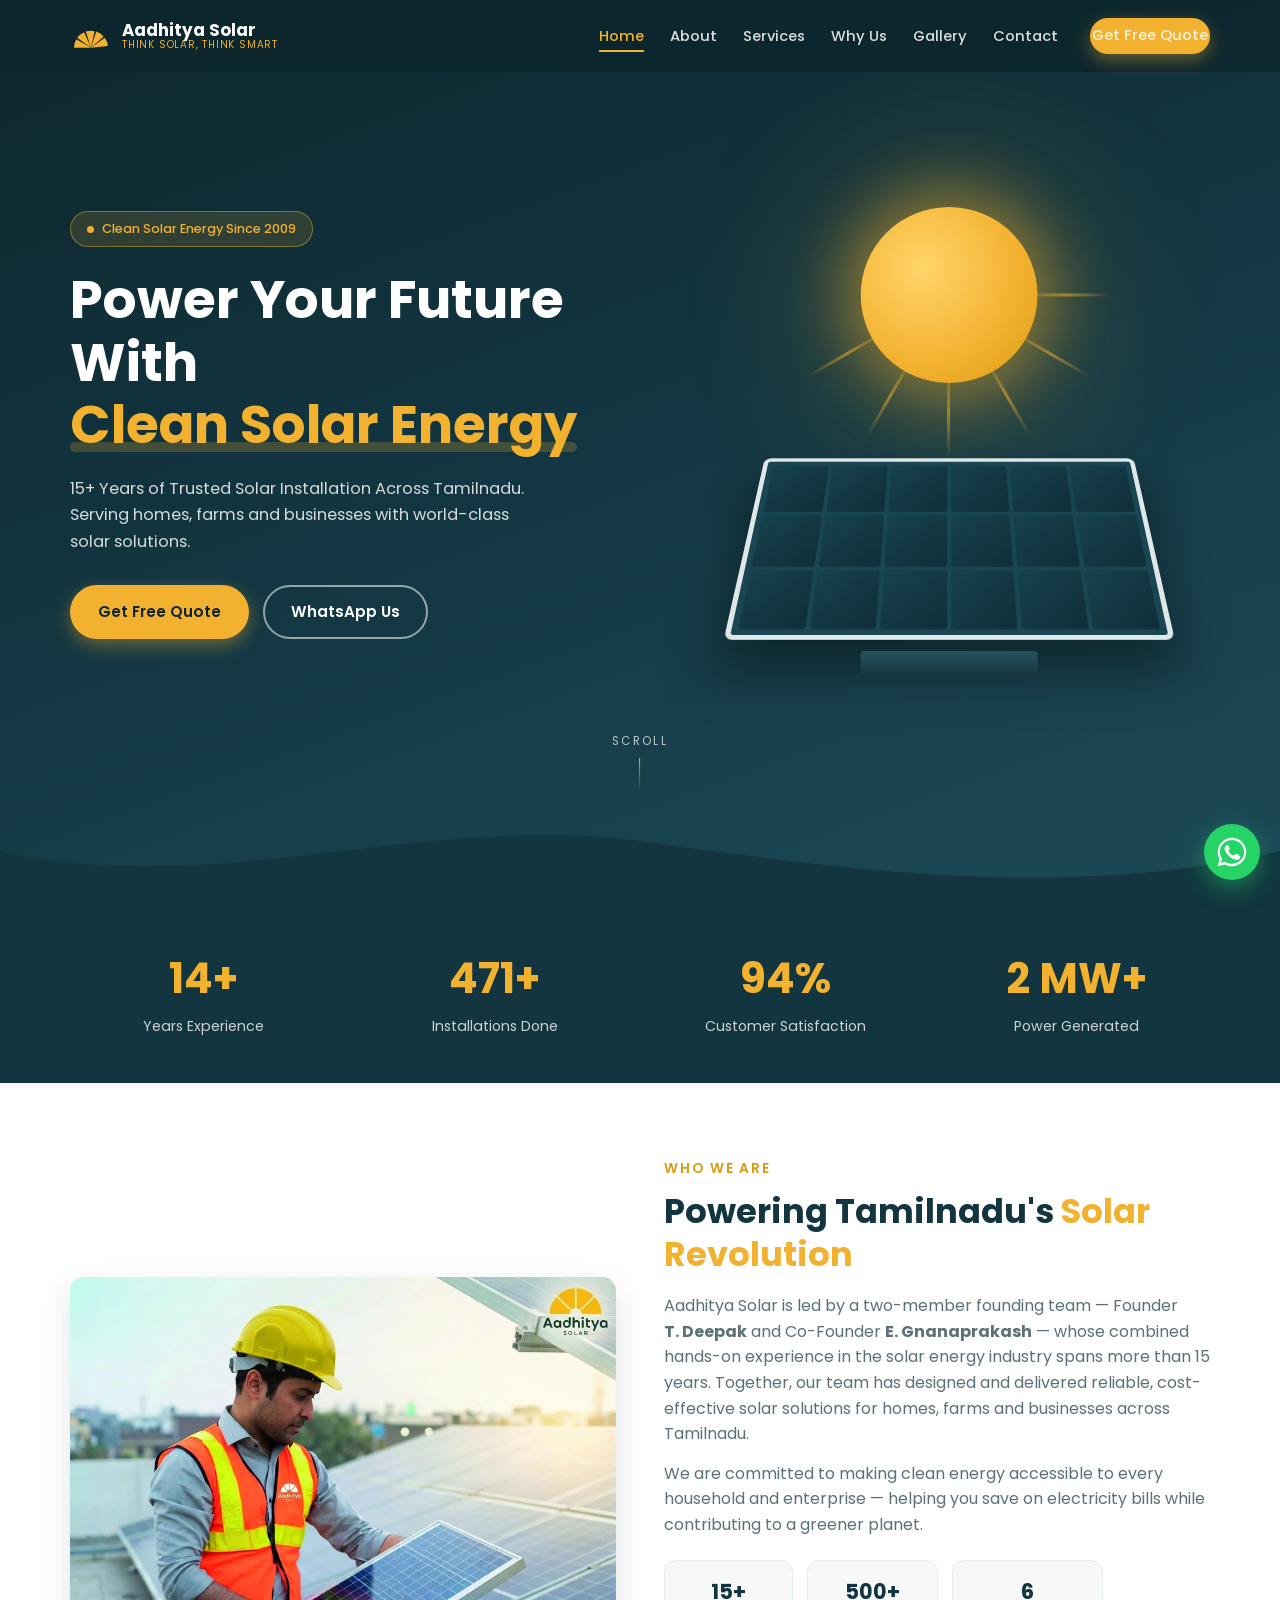
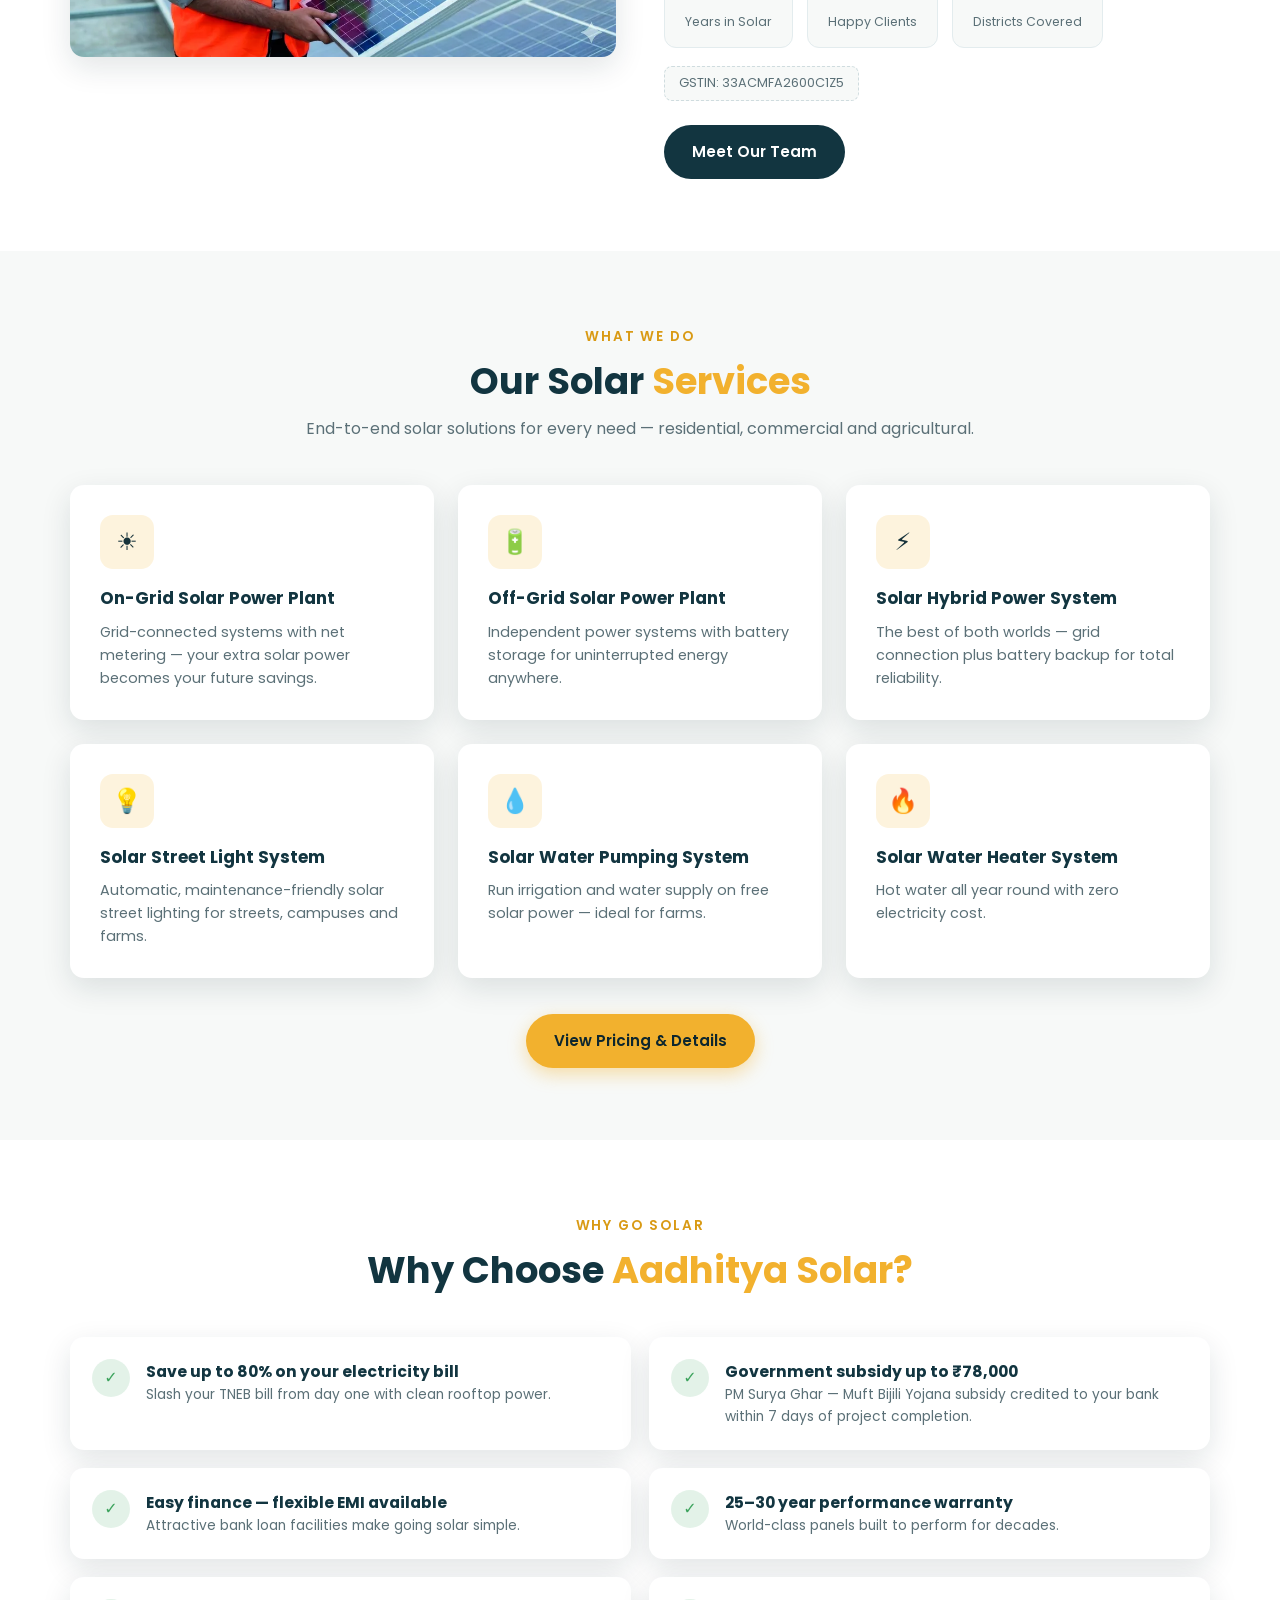
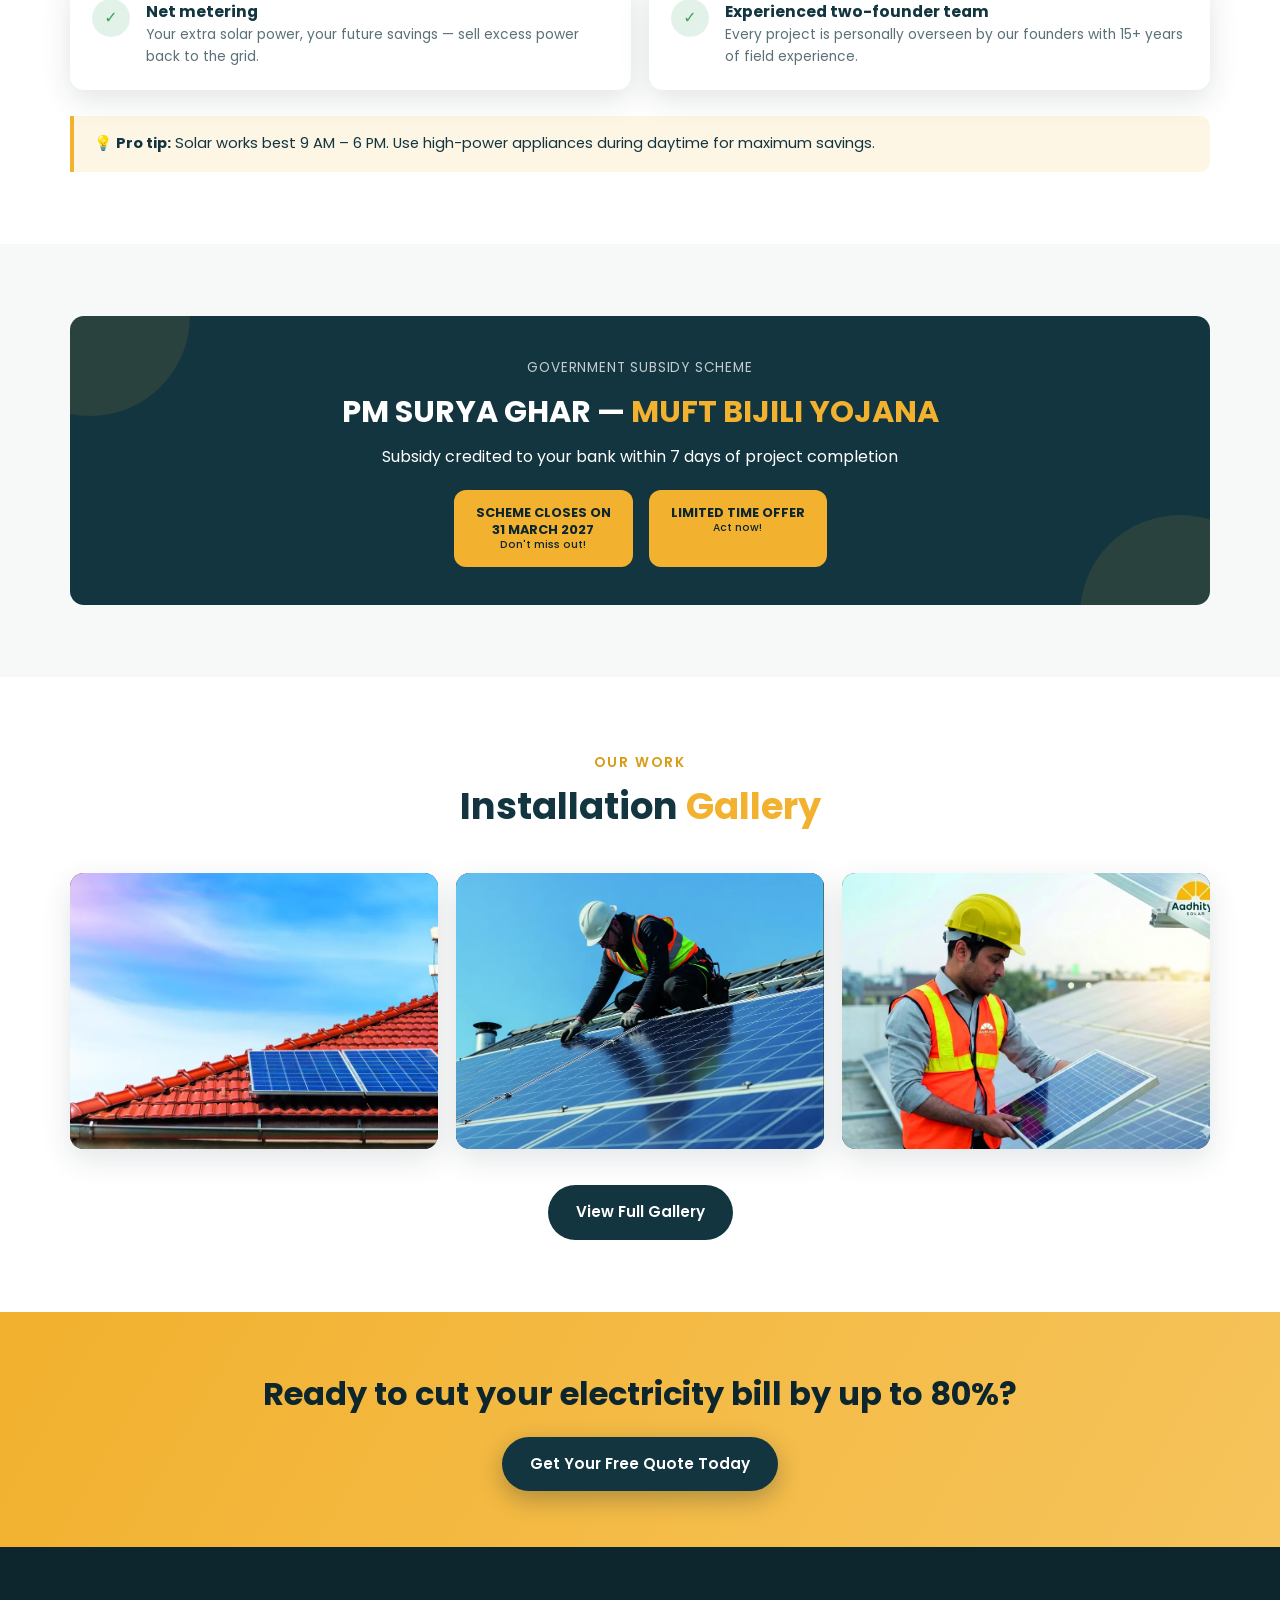
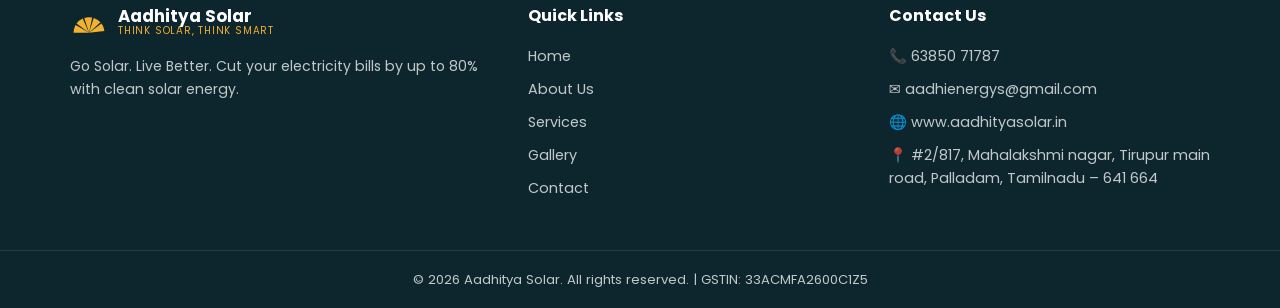
==== index.html @ 8bdd8a9c "Add files via upload files added" ====
<!DOCTYPE html>
<html lang="en">
<head>
<meta charset="UTF-8">
<meta name="viewport" content="width=device-width, initial-scale=1.0">
<title>Aadhitya Solar | Solar Panel Installation in Palladam, Tamilnadu</title>
<meta name="description" content="Aadhitya Solar — 15+ years of trusted solar panel installation for homes, farms and businesses across Tamilnadu. Get free solar quote today!">
<meta name="keywords" content="solar panels Palladam, solar installation Tamilnadu, residential solar, commercial solar, solar water pump, net metering, Aadhitya Solar">
<meta property="og:title" content="Aadhitya Solar | Clean Energy Solutions">
<meta property="og:description" content="Power your future with clean solar energy. 500+ installations across Tamilnadu.">
<meta property="og:type" content="website">
<meta property="og:url" content="https://www.aadhityasolar.in">
<link rel="icon" type="image/svg+xml" href="assets/img/favicon.svg">
<link rel="preconnect" href="https://fonts.googleapis.com">
<link rel="preconnect" href="https://fonts.gstatic.com" crossorigin>
<link href="https://fonts.googleapis.com/css2?family=Poppins:wght@400;500;600;700&display=swap" rel="stylesheet">
<link rel="stylesheet" href="assets/css/style.css">
</head>
<body>

<header class="site-header">
  <div class="container nav">
    <a href="index.html" class="brand" aria-label="Aadhitya Solar home">
      <svg viewBox="0 0 64 40" aria-hidden="true"><g fill="#f2b12e"><path d="M32 38 L6 38 A26 26 0 0 1 9.5 25 Z"/><path d="M32 38 L11 22.7 A26 26 0 0 1 21.4 14.2 Z"/><path d="M32 38 L24 13.3 A26 26 0 0 1 37.4 12.6 Z"/><path d="M32 38 L40 13.3 A26 26 0 0 1 51.3 20.6 Z"/><path d="M32 38 L53 22.7 A26 26 0 0 1 57.9 35.3 Z"/></g></svg>
      <span class="name">Aadhitya Solar<span class="tag">Think Solar, Think Smart</span></span>
    </a>
    <button class="nav-toggle" aria-label="Open menu"><span></span><span></span><span></span></button>
    <ul class="nav-links">
      <li><a href="index.html" class="active">Home</a></li>
      <li><a href="about.html">About</a></li>
      <li><a href="services.html">Services</a></li>
      <li><a href="index.html#why-us">Why Us</a></li>
      <li><a href="gallery.html">Gallery</a></li>
      <li><a href="contact.html">Contact</a></li>
      <li><a href="contact.html#enquiry" class="btn btn-amber nav-cta">Get Free Quote</a></li>
    </ul>
  </div>
</header>

<!-- ================= HERO ================= -->
<section class="hero" id="hero">
  <div class="container hero-inner">
    <div class="hero-text">
      <span class="hero-badge"><span class="dot"></span> Clean Solar Energy Since 2009</span>
      <h1>Power Your Future With <span class="hl">Clean Solar Energy</span></h1>
      <p class="lead">15+ Years of Trusted Solar Installation Across Tamilnadu. Serving homes, farms and businesses with world-class solar solutions.</p>
      <div class="hero-actions">
        <a href="contact.html#enquiry" class="btn btn-amber">Get Free Quote</a>
        <a href="https://wa.me/916385071787" class="btn btn-ghost" target="_blank" rel="noopener">WhatsApp Us</a>
      </div>
    </div>
    <div class="hero-scene" aria-hidden="true">
      <div class="sun-rays"><span></span><span></span><span></span><span></span><span></span><span></span></div>
      <div class="sun"></div>
      <div class="beam"></div><div class="beam"></div><div class="beam"></div>
      <div class="spark"></div><div class="spark"></div><div class="spark"></div><div class="spark"></div>
      <div class="panel-board"><i></i><i></i><i></i><i></i><i></i><i></i><i></i><i></i><i></i><i></i><i></i><i></i><i></i><i></i><i></i><i></i><i></i><i></i></div>
      <div class="panel-stand"></div>
    </div>
  </div>
  <div class="scroll-hint">Scroll</div>
  <div class="hero-wave"><svg viewBox="0 0 1440 90" preserveAspectRatio="none"><path d="M0,40 C240,90 480,0 720,30 C960,60 1200,90 1440,40 L1440,90 L0,90 Z" fill="#123540"/></svg></div>
</section>

<!-- ================= STATS ================= -->
<section class="stats">
  <div class="container stats-grid">
    <div class="stat"><div class="num" data-count="15" data-suffix="+">0</div><div class="lbl">Years Experience</div></div>
    <div class="stat"><div class="num" data-count="500" data-suffix="+">0</div><div class="lbl">Installations Done</div></div>
    <div class="stat"><div class="num" data-count="100" data-suffix="%">0</div><div class="lbl">Customer Satisfaction</div></div>
    <div class="stat"><div class="num" data-count="2" data-suffix=" MW+">0</div><div class="lbl">Power Generated</div></div>
  </div>
</section>

<!-- ================= ABOUT PREVIEW ================= -->
<section class="section" id="about">
  <div class="container grid-2">
    <div class="about-img reveal">
      <img src="assets/img/about-team.webp" alt="Aadhitya Solar technician installing a solar panel" width="1000" height="695" loading="lazy">
    </div>
    <div class="about-copy reveal">
      <span class="eyebrow">Who We Are</span>
      <h2>Powering Tamilnadu's <span class="hl">Solar Revolution</span></h2>
      <p>Aadhitya Solar is led by a two-member founding team — Founder <strong>T.&nbsp;Deepak</strong> and Co-Founder <strong>E.&nbsp;Gnanaprakash</strong> — whose combined hands-on experience in the solar energy industry spans more than 15 years. Together, our team has designed and delivered reliable, cost-effective solar solutions for homes, farms and businesses across Tamilnadu.</p>
      <p>We are committed to making clean energy accessible to every household and enterprise — helping you save on electricity bills while contributing to a greener planet.</p>
      <div class="about-badges">
        <div class="badge-stat"><b>15+</b><span>Years in Solar</span></div>
        <div class="badge-stat"><b>500+</b><span>Happy Clients</span></div>
        <div class="badge-stat"><b>6</b><span>Districts Covered</span></div>
      </div>
      <span class="gstin">GSTIN: 33ACMFA2600C1Z5</span>
      <div style="margin-top:24px"><a href="about.html" class="btn btn-teal">Meet Our Team</a></div>
    </div>
  </div>
</section>

<!-- ================= SERVICES PREVIEW ================= -->
<section class="section alt" id="services">
  <div class="container">
    <div class="section-head reveal">
      <span class="eyebrow">What We Do</span>
      <h2>Our Solar <span class="hl">Services</span></h2>
      <p>End-to-end solar solutions for every need — residential, commercial and agricultural.</p>
    </div>
    <div class="grid-3">
      <div class="card reveal"><div class="icon">☀️</div><h3>On-Grid Solar Power Plant</h3><p>Grid-connected systems with net metering — your extra solar power becomes your future savings.</p></div>
      <div class="card reveal"><div class="icon">🔋</div><h3>Off-Grid Solar Power Plant</h3><p>Independent power systems with battery storage for uninterrupted energy anywhere.</p></div>
      <div class="card reveal"><div class="icon">⚡</div><h3>Solar Hybrid Power System</h3><p>The best of both worlds — grid connection plus battery backup for total reliability.</p></div>
      <div class="card reveal"><div class="icon">💡</div><h3>Solar Street Light System</h3><p>Automatic, maintenance-friendly solar street lighting for streets, campuses and farms.</p></div>
      <div class="card reveal"><div class="icon">💧</div><h3>Solar Water Pumping System</h3><p>Run irrigation and water supply on free solar power — ideal for farms.</p></div>
      <div class="card reveal"><div class="icon">🔥</div><h3>Solar Water Heater System</h3><p>Hot water all year round with zero electricity cost.</p></div>
    </div>
    <div style="text-align:center;margin-top:36px" class="reveal"><a href="services.html" class="btn btn-amber">View Pricing &amp; Details</a></div>
  </div>
</section>

<!-- ================= WHY US ================= -->
<section class="section" id="why-us">
  <div class="container">
    <div class="section-head reveal">
      <span class="eyebrow">Why Go Solar</span>
      <h2>Why Choose <span class="hl">Aadhitya Solar?</span></h2>
    </div>
    <div class="why-grid">
      <div class="why-item reveal"><div class="tick">✓</div><div><h3>Save up to 80% on your electricity bill</h3><p>Slash your TNEB bill from day one with clean rooftop power.</p></div></div>
      <div class="why-item reveal"><div class="tick">✓</div><div><h3>Government subsidy up to ₹78,000</h3><p>PM Surya Ghar — Muft Bijili Yojana subsidy credited to your bank within 7 days of project completion.</p></div></div>
      <div class="why-item reveal"><div class="tick">✓</div><div><h3>Easy finance — flexible EMI available</h3><p>Attractive bank loan facilities make going solar simple.</p></div></div>
      <div class="why-item reveal"><div class="tick">✓</div><div><h3>25–30 year performance warranty</h3><p>World-class panels built to perform for decades.</p></div></div>
      <div class="why-item reveal"><div class="tick">✓</div><div><h3>Net metering</h3><p>Your extra solar power, your future savings — sell excess power back to the grid.</p></div></div>
      <div class="why-item reveal"><div class="tick">✓</div><div><h3>Experienced two-founder team</h3><p>Every project is personally overseen by our founders with 15+ years of field experience.</p></div></div>
    </div>
    <div class="tip reveal">💡 <strong>Pro tip:</strong> Solar works best 9 AM – 6 PM. Use high-power appliances during daytime for maximum savings.</div>
  </div>
</section>

<!-- ================= SUBSIDY BANNER ================= -->
<section class="section alt">
  <div class="container">
    <div class="subsidy reveal">
      <span class="small">GOVERNMENT SUBSIDY SCHEME</span>
      <h3>PM SURYA GHAR — <span class="hl">MUFT BIJILI YOJANA</span></h3>
      <p>Subsidy credited to your bank within 7 days of project completion</p>
      <div class="hexes">
        <div class="hex">SCHEME CLOSES ON<br>31 MARCH 2027<small>Don't miss out!</small></div>
        <div class="hex">LIMITED TIME OFFER<small>Act now!</small></div>
      </div>
    </div>
  </div>
</section>

<!-- ================= GALLERY PREVIEW ================= -->
<section class="section">
  <div class="container">
    <div class="section-head reveal">
      <span class="eyebrow">Our Work</span>
      <h2>Installation <span class="hl">Gallery</span></h2>
    </div>
    <div class="gallery-grid">
      <div class="g-item reveal"><img src="assets/img/install-rooftop-tile.webp" alt="Residential rooftop solar installation on tiled roof" loading="lazy" width="1280" height="588"><div class="cap">Residential rooftop installation</div></div>
      <div class="g-item reveal"><img src="assets/img/install-engineer.webp" alt="Aadhitya Solar engineer working on rooftop solar array" loading="lazy" width="900" height="1285"><div class="cap">Rooftop array installation</div></div>
      <div class="g-item reveal"><img src="assets/img/install-technician.webp" alt="Technician installing a solar panel" loading="lazy" width="1100" height="764"><div class="cap">Panel installation in progress</div></div>
    </div>
    <div style="text-align:center;margin-top:36px" class="reveal"><a href="gallery.html" class="btn btn-teal">View Full Gallery</a></div>
  </div>
</section>

<!-- ================= CTA ================= -->
<section class="cta-strip">
  <div class="container reveal">
    <h2>Ready to cut your electricity bill by up to 80%?</h2>
    <a href="contact.html#enquiry" class="btn btn-teal">Get Your Free Quote Today</a>
  </div>
</section>

<footer class="site-footer">
  <div class="container footer-grid">
    <div>
      <div class="brand" style="margin-bottom:14px">
        <svg viewBox="0 0 64 40" aria-hidden="true" style="width:38px;height:38px"><g fill="#f2b12e"><path d="M32 38 L6 38 A26 26 0 0 1 9.5 25 Z"/><path d="M32 38 L11 22.7 A26 26 0 0 1 21.4 14.2 Z"/><path d="M32 38 L24 13.3 A26 26 0 0 1 37.4 12.6 Z"/><path d="M32 38 L40 13.3 A26 26 0 0 1 51.3 20.6 Z"/><path d="M32 38 L53 22.7 A26 26 0 0 1 57.9 35.3 Z"/></g></svg>
        <span class="name" style="color:#fff">Aadhitya Solar<span class="tag">Think Solar, Think Smart</span></span>
      </div>
      <p style="font-size:.88rem">Go Solar. Live Better. Cut your electricity bills by up to 80% with clean solar energy.</p>
    </div>
    <div>
      <h4>Quick Links</h4>
      <ul>
        <li><a href="index.html">Home</a></li>
        <li><a href="about.html">About Us</a></li>
        <li><a href="services.html">Services</a></li>
        <li><a href="gallery.html">Gallery</a></li>
        <li><a href="contact.html">Contact</a></li>
      </ul>
    </div>
    <div>
      <h4>Contact Us</h4>
      <ul>
        <li>📞 <a href="tel:+916385071787">63850 71787</a></li>
        <li>✉️ <a href="mailto:aadhienergys@gmail.com">aadhienergys@gmail.com</a></li>
        <li>🌐 <a href="https://www.aadhityasolar.in">www.aadhityasolar.in</a></li>
        <li>📍 #2/817, Mahalakshmi nagar, Tirupur main road, Palladam, Tamilnadu – 641&nbsp;664</li>
      </ul>
    </div>
  </div>
  <div class="footer-bottom">© 2026 Aadhitya Solar. All rights reserved. | GSTIN: 33ACMFA2600C1Z5</div>
</footer>

<a class="wa-float" href="https://wa.me/916385071787" target="_blank" rel="noopener" aria-label="Chat on WhatsApp">
  <svg viewBox="0 0 32 32"><path d="M16 .8C7.6.8.8 7.6.8 16c0 2.7.7 5.3 2 7.6L.8 31.2l7.8-2c2.2 1.2 4.7 1.9 7.4 1.9 8.4 0 15.2-6.8 15.2-15.2S24.4.8 16 .8zm0 27.7c-2.4 0-4.7-.7-6.7-1.9l-.5-.3-4.6 1.2 1.2-4.5-.3-.5c-1.3-2-2-4.4-2-6.8C3.1 8.9 8.9 3.1 16 3.1S28.9 8.9 28.9 16 23.1 28.5 16 28.5zm7-9.4c-.4-.2-2.3-1.1-2.6-1.2-.4-.1-.6-.2-.9.2-.3.4-1 1.2-1.2 1.5-.2.3-.4.3-.8.1-.4-.2-1.6-.6-3.1-1.9-1.1-1-1.9-2.2-2.1-2.6-.2-.4 0-.6.2-.8.2-.2.4-.4.6-.7.2-.2.3-.4.4-.7.1-.3.1-.5 0-.7-.1-.2-.9-2.1-1.2-2.9-.3-.8-.6-.7-.9-.7h-.8c-.3 0-.7.1-1.1.5-.4.4-1.4 1.4-1.4 3.4s1.5 3.9 1.7 4.2c.2.3 2.9 4.5 7.1 6.3 1 .4 1.8.7 2.4.9 1 .3 1.9.3 2.6.2.8-.1 2.3-1 2.7-1.9.3-.9.3-1.7.2-1.9-.1-.2-.3-.3-.7-.5z"/></svg>
</a>

<script src="assets/js/main.js" defer></script>
</body>
</html>
---- assets/css/style.css ----
/* ============================================================
   AADHITYA SOLAR — main stylesheet
   Palette taken from the company pamphlet:
   deep teal, amber sun, clean white
   ============================================================ */
:root{
  --teal-900:#0d262e;
  --teal-800:#123540;
  --teal-700:#1a4654;
  --teal-600:#226073;
  --amber:#f2b12e;
  --amber-dark:#d99a14;
  --green:#3da35d;
  --cream:#f7f9f8;
  --white:#ffffff;
  --ink:#16323a;
  --muted:#5b7077;
  --shadow:0 10px 30px rgba(13,38,46,.12);
  --radius:14px;
  --maxw:1180px;
  --font:'Poppins',system-ui,-apple-system,'Segoe UI',Roboto,sans-serif;
}
*{margin:0;padding:0;box-sizing:border-box}
html{scroll-behavior:smooth}
body{font-family:var(--font);color:var(--ink);background:var(--white);line-height:1.6;overflow-x:hidden}
img{max-width:100%;height:auto;display:block}
a{text-decoration:none;color:inherit}
.container{max-width:var(--maxw);margin:0 auto;padding:0 20px}
.section{padding:72px 0}
.section.alt{background:var(--cream)}
.section-head{text-align:center;max-width:680px;margin:0 auto 44px}
.eyebrow{display:inline-block;color:var(--amber-dark);font-weight:600;font-size:.85rem;letter-spacing:.14em;text-transform:uppercase;margin-bottom:10px}
.section-head h2{font-size:clamp(1.6rem,3.4vw,2.3rem);font-weight:700;color:var(--teal-800);line-height:1.25}
.section-head h2 .hl{color:var(--amber)}
.section-head p{color:var(--muted);margin-top:12px}

/* ---------- Buttons ---------- */
.btn{display:inline-flex;align-items:center;gap:8px;padding:13px 26px;border-radius:50px;font-weight:600;font-size:.95rem;border:2px solid transparent;cursor:pointer;transition:transform .25s ease,box-shadow .25s ease,background .25s ease}
.btn-amber{background:var(--amber);color:var(--teal-900);box-shadow:0 6px 18px rgba(242,177,46,.4)}
.btn-amber:hover{transform:translateY(-3px);box-shadow:0 10px 26px rgba(242,177,46,.55)}
.btn-ghost{border-color:rgba(255,255,255,.55);color:var(--white)}
.btn-ghost:hover{background:rgba(255,255,255,.12);transform:translateY(-3px)}
.btn-teal{background:var(--teal-800);color:var(--white)}
.btn-teal:hover{background:var(--teal-700);transform:translateY(-3px)}
.btn-whatsapp{background:#25d366;color:#06301a;box-shadow:0 6px 18px rgba(37,211,102,.35)}
.btn-whatsapp:hover{transform:translateY(-3px)}

/* ---------- Header / Nav ---------- */
.site-header{position:fixed;inset:0 0 auto 0;z-index:100;background:rgba(13,38,46,.92);backdrop-filter:blur(10px);transition:box-shadow .3s}
.site-header.scrolled{box-shadow:0 4px 20px rgba(0,0,0,.25)}
.nav{display:flex;align-items:center;justify-content:space-between;height:72px}
.brand{display:flex;align-items:center;gap:10px;color:var(--white)}
.brand svg{width:42px;height:42px;flex:none}
.brand .name{font-weight:700;font-size:1.05rem;line-height:1.1}
.brand .tag{display:block;font-size:.62rem;font-weight:400;letter-spacing:.08em;color:var(--amber);text-transform:uppercase}
.nav-links{display:flex;align-items:center;gap:26px;list-style:none}
.nav-links a{color:rgba(255,255,255,.85);font-size:.92rem;font-weight:500;position:relative;padding:4px 0}
.nav-links a::after{content:"";position:absolute;left:0;bottom:-2px;width:0;height:2px;background:var(--amber);transition:width .25s}
.nav-links a:hover::after,.nav-links a.active::after{width:100%}
.nav-links a.active{color:var(--amber)}
.nav-cta{margin-left:6px;padding:10px 20px;font-size:.88rem}
.nav-toggle{display:none;background:none;border:0;cursor:pointer;width:42px;height:42px;position:relative;z-index:102}
.nav-toggle span{display:block;width:24px;height:2px;background:var(--white);margin:5px auto;transition:.3s}
.nav-toggle.open span:nth-child(1){transform:translateY(7px) rotate(45deg)}
.nav-toggle.open span:nth-child(2){opacity:0}
.nav-toggle.open span:nth-child(3){transform:translateY(-7px) rotate(-45deg)}

/* ---------- HERO (animated, responsive desktop + mobile) ---------- */
.hero{position:relative;min-height:100svh;display:flex;align-items:center;background:linear-gradient(160deg,var(--teal-900) 0%,var(--teal-800) 45%,#1d4a58 100%);overflow:hidden;padding:120px 0 170px}
.hero-inner{position:relative;z-index:5;display:grid;grid-template-columns:1.05fr .95fr;gap:40px;align-items:center}
.hero-badge{display:inline-flex;align-items:center;gap:8px;background:rgba(242,177,46,.14);border:1px solid rgba(242,177,46,.45);color:var(--amber);font-size:.8rem;font-weight:500;padding:7px 16px;border-radius:50px;margin-bottom:22px}
.hero-badge .dot{width:7px;height:7px;border-radius:50%;background:var(--amber);animation:blink 1.8s infinite}
@keyframes blink{0%,100%{opacity:1}50%{opacity:.25}}
.hero h1{color:var(--white);font-size:clamp(2rem,5vw,3.3rem);font-weight:700;line-height:1.18}
.hero h1 .hl{color:var(--amber);position:relative;display:inline-block}
.hero h1 .hl::after{content:"";position:absolute;left:0;bottom:4px;width:100%;height:10px;background:rgba(242,177,46,.22);border-radius:6px;z-index:-1;transform-origin:left;animation:underline 1.2s .9s both}
@keyframes underline{from{transform:scaleX(0)}to{transform:scaleX(1)}}
.hero p.lead{color:rgba(255,255,255,.82);margin:20px 0 30px;font-size:1.02rem;max-width:480px}
.hero-actions{display:flex;flex-wrap:wrap;gap:14px}
.hero-text>*{opacity:0;animation:rise .8s cubic-bezier(.22,.8,.3,1) forwards}
.hero-text>*:nth-child(1){animation-delay:.15s}
.hero-text>*:nth-child(2){animation-delay:.3s}
.hero-text>*:nth-child(3){animation-delay:.5s}
.hero-text>*:nth-child(4){animation-delay:.7s}
@keyframes rise{from{opacity:0;transform:translateY(26px)}to{opacity:1;transform:none}}

/* Animated solar scene — pure CSS, scales on every screen */
.hero-scene{position:relative;width:100%;max-width:520px;aspect-ratio:1/1;margin:0 auto;opacity:0;animation:sceneIn 1s .4s cubic-bezier(.22,.8,.3,1) forwards}
@keyframes sceneIn{from{opacity:0;transform:translateY(30px) scale(.94)}to{opacity:1;transform:none}}
.sun{position:absolute;top:8%;left:50%;transform:translateX(-50%);width:34%;aspect-ratio:1;border-radius:50%;background:radial-gradient(circle at 35% 35%,#ffd56b,var(--amber) 60%,var(--amber-dark));box-shadow:0 0 60px 18px rgba(242,177,46,.45),0 0 140px 50px rgba(242,177,46,.18);animation:sunFloat 6s ease-in-out infinite}
@keyframes sunFloat{0%,100%{transform:translateX(-50%) translateY(0)}50%{transform:translateX(-50%) translateY(-4%)}}
.sun-rays{position:absolute;top:8%;left:50%;width:34%;aspect-ratio:1;transform:translateX(-50%);animation:spin 26s linear infinite}
.sun-rays span{position:absolute;top:50%;left:50%;width:185%;height:3px;background:linear-gradient(90deg,transparent 28%,rgba(242,177,46,.55) 46%,transparent 58%,transparent 70%,rgba(242,177,46,.55) 86%,transparent 100%);transform-origin:center}
.sun-rays span:nth-child(1){transform:translate(-50%,-50%) rotate(0deg)}
.sun-rays span:nth-child(2){transform:translate(-50%,-50%) rotate(30deg)}
.sun-rays span:nth-child(3){transform:translate(-50%,-50%) rotate(60deg)}
.sun-rays span:nth-child(4){transform:translate(-50%,-50%) rotate(90deg)}
.sun-rays span:nth-child(5){transform:translate(-50%,-50%) rotate(120deg)}
.sun-rays span:nth-child(6){transform:translate(-50%,-50%) rotate(150deg)}
@keyframes spin{to{transform:translateX(-50%) rotate(360deg)}}
.panel-board{position:absolute;left:50%;bottom:6%;transform:translateX(-50%) perspective(700px) rotateX(38deg);width:78%;aspect-ratio:16/9;background:var(--teal-700);border:5px solid #dfe7e9;border-radius:8px;box-shadow:0 30px 50px rgba(0,0,0,.4);display:grid;grid-template-columns:repeat(6,1fr);grid-template-rows:repeat(3,1fr);gap:4px;padding:6px}
.panel-board i{background:linear-gradient(135deg,#17414e,#0f2f39);border-radius:3px;position:relative;overflow:hidden}
.panel-board i::after{content:"";position:absolute;inset:0;background:linear-gradient(135deg,rgba(120,210,255,.0),rgba(120,210,255,.55) 50%,rgba(120,210,255,0));opacity:0;animation:cellGlow 5.4s infinite}
.panel-board i:nth-child(6n+1)::after{animation-delay:0s}
.panel-board i:nth-child(6n+2)::after{animation-delay:.3s}
.panel-board i:nth-child(6n+3)::after{animation-delay:.6s}
.panel-board i:nth-child(6n+4)::after{animation-delay:.9s}
.panel-board i:nth-child(6n+5)::after{animation-delay:1.2s}
.panel-board i:nth-child(6n+6)::after{animation-delay:1.5s}
@keyframes cellGlow{0%,55%,100%{opacity:0}12%,30%{opacity:1}}
.panel-stand{position:absolute;left:50%;bottom:2%;transform:translateX(-50%);width:34%;height:4.5%;background:linear-gradient(#27535f,#16363f);border-radius:4px}
.beam{position:absolute;width:3px;border-radius:3px;background:linear-gradient(rgba(242,177,46,0),rgba(242,177,46,.85),rgba(242,177,46,0));top:30%;height:32%;opacity:0;animation:beamFall 2.7s ease-in infinite}
.beam:nth-of-type(1){left:34%;animation-delay:0s}
.beam:nth-of-type(2){left:50%;animation-delay:.9s}
.beam:nth-of-type(3){left:66%;animation-delay:1.8s}
@keyframes beamFall{0%{opacity:0;transform:translateY(-18%)}25%{opacity:1}60%{opacity:.9}100%{opacity:0;transform:translateY(55%)}}
.spark{position:absolute;width:7px;height:7px;border-radius:50%;background:var(--amber);box-shadow:0 0 10px 3px rgba(242,177,46,.7);opacity:0;animation:sparkUp 4.6s ease-in-out infinite}
.spark:nth-of-type(4){left:16%;bottom:24%;animation-delay:.4s}
.spark:nth-of-type(5){left:84%;bottom:30%;animation-delay:1.6s}
.spark:nth-of-type(6){left:24%;bottom:48%;animation-delay:2.6s;width:5px;height:5px}
.spark:nth-of-type(7){left:78%;bottom:55%;animation-delay:3.4s;width:5px;height:5px}
@keyframes sparkUp{0%{opacity:0;transform:translateY(0) scale(.6)}18%{opacity:1}100%{opacity:0;transform:translateY(-90px) scale(1.15)}}
.hero-wave{position:absolute;left:0;right:0;bottom:-1px;z-index:4;line-height:0}
.hero-wave svg{width:100%;height:90px;display:block}
.scroll-hint{position:absolute;bottom:108px;left:50%;transform:translateX(-50%);z-index:6;color:rgba(255,255,255,.7);font-size:.72rem;letter-spacing:.2em;text-transform:uppercase;text-align:center}
.scroll-hint::after{content:"";display:block;width:1px;height:34px;margin:8px auto 0;background:linear-gradient(var(--amber),transparent);animation:scrollPulse 1.8s infinite}
@keyframes scrollPulse{0%{transform:scaleY(0);transform-origin:top}55%{transform:scaleY(1);transform-origin:top}56%{transform-origin:bottom}100%{transform:scaleY(0);transform-origin:bottom}}

/* ---------- Stats ---------- */
.stats{background:var(--teal-800);padding:46px 0}
.stats-grid{display:grid;grid-template-columns:repeat(4,1fr);gap:24px;text-align:center}
.stat .num{font-size:clamp(1.8rem,3.6vw,2.6rem);font-weight:700;color:var(--amber)}
.stat .lbl{color:rgba(255,255,255,.78);font-size:.88rem;margin-top:2px}

/* ---------- Cards / generic grids ---------- */
.grid-2{display:grid;grid-template-columns:1fr 1fr;gap:48px;align-items:center}
.grid-3{display:grid;grid-template-columns:repeat(3,1fr);gap:24px}
.card{background:var(--white);border-radius:var(--radius);box-shadow:var(--shadow);padding:30px;transition:transform .3s,box-shadow .3s}
.card:hover{transform:translateY(-6px);box-shadow:0 18px 40px rgba(13,38,46,.16)}
.card .icon{width:54px;height:54px;border-radius:13px;background:rgba(242,177,46,.16);display:grid;place-items:center;font-size:1.5rem;margin-bottom:16px}
.card h3{font-size:1.06rem;color:var(--teal-800);margin-bottom:8px}
.card p{font-size:.9rem;color:var(--muted)}

/* ---------- About / team ---------- */
.about-img{position:relative;border-radius:var(--radius);overflow:hidden;box-shadow:var(--shadow)}
.about-img::after{content:"";position:absolute;inset:0;background:linear-gradient(200deg,rgba(242,177,46,.12),transparent 50%)}
.about-copy h2{font-size:clamp(1.5rem,3vw,2.1rem);color:var(--teal-800);line-height:1.3;margin-bottom:16px}
.about-copy h2 .hl{color:var(--amber)}
.about-copy p{color:var(--muted);margin-bottom:14px}
.about-badges{display:flex;gap:14px;flex-wrap:wrap;margin-top:22px}
.badge-stat{background:var(--cream);border:1px solid #e3ecee;border-radius:12px;padding:14px 20px;text-align:center;min-width:110px}
.badge-stat b{display:block;font-size:1.3rem;color:var(--teal-800)}
.badge-stat span{font-size:.78rem;color:var(--muted)}
.gstin{display:inline-block;margin-top:18px;font-size:.8rem;color:var(--muted);background:var(--cream);padding:6px 14px;border-radius:8px;border:1px dashed #cfdcdf}
.founders{display:grid;grid-template-columns:1fr 1fr;gap:24px;margin-top:30px}
.founder{background:var(--white);border-radius:var(--radius);box-shadow:var(--shadow);padding:28px;text-align:center}
.founder .avatar{width:84px;height:84px;margin:0 auto 14px;border-radius:50%;background:linear-gradient(145deg,var(--amber),var(--amber-dark));display:grid;place-items:center;color:var(--teal-900);font-size:1.7rem;font-weight:700}
.founder h3{color:var(--teal-800);font-size:1.1rem}
.founder .role{color:var(--amber-dark);font-size:.82rem;font-weight:600;text-transform:uppercase;letter-spacing:.08em;margin-bottom:10px}
.founder p{font-size:.9rem;color:var(--muted)}

/* ---------- Tables (pricing) ---------- */
.table-wrap{overflow-x:auto;border-radius:var(--radius);box-shadow:var(--shadow)}
table.pricing{width:100%;border-collapse:collapse;background:var(--white);min-width:560px}
table.pricing th{background:var(--teal-800);color:var(--white);font-weight:600;font-size:.88rem;padding:14px 16px;text-align:center}
table.pricing.amber th{background:var(--amber);color:var(--teal-900)}
table.pricing td{padding:13px 16px;text-align:center;font-size:.92rem;border-bottom:1px solid #eef3f4}
table.pricing tr:nth-child(even) td{background:#f6fafa}
table.pricing td.good{color:var(--green);font-weight:600}
.note{display:flex;align-items:center;gap:10px;margin-top:16px;font-size:.88rem;color:var(--muted)}

/* ---------- Subsidy banner ---------- */
.subsidy{background:var(--teal-800);border-radius:var(--radius);color:var(--white);padding:38px 30px;text-align:center;position:relative;overflow:hidden}
.subsidy::before,.subsidy::after{content:"";position:absolute;width:200px;height:200px;border-radius:50%;background:rgba(242,177,46,.1)}
.subsidy::before{top:-100px;left:-80px}
.subsidy::after{bottom:-110px;right:-70px}
.subsidy .small{font-size:.85rem;color:rgba(255,255,255,.75);letter-spacing:.06em}
.subsidy h3{font-size:clamp(1.3rem,3vw,1.9rem);margin:8px 0}
.subsidy h3 .hl{color:var(--amber)}
.subsidy .hexes{display:flex;justify-content:center;gap:16px;flex-wrap:wrap;margin-top:20px}
.hex{background:var(--amber);color:var(--teal-900);font-weight:700;font-size:.8rem;padding:14px 22px;border-radius:12px;line-height:1.35;animation:hexPulse 2.6s ease-in-out infinite}
.hex small{display:block;font-weight:500;font-size:.66rem}
@keyframes hexPulse{0%,100%{transform:scale(1)}50%{transform:scale(1.05)}}

/* ---------- Gallery ---------- */
.gallery-grid{display:grid;grid-template-columns:repeat(3,1fr);gap:18px}
.g-item{position:relative;border-radius:var(--radius);overflow:hidden;cursor:pointer;box-shadow:var(--shadow);aspect-ratio:4/3;background:var(--teal-800)}
.g-item img{width:100%;height:100%;object-fit:cover;transition:transform .5s ease}
.g-item:hover img{transform:scale(1.07)}
.g-item .cap{position:absolute;left:0;right:0;bottom:0;padding:30px 16px 14px;background:linear-gradient(transparent,rgba(13,38,46,.85));color:var(--white);font-size:.85rem;font-weight:500;opacity:0;transform:translateY(8px);transition:.35s}
.g-item:hover .cap{opacity:1;transform:none}
.lightbox{position:fixed;inset:0;z-index:200;background:rgba(8,22,27,.93);display:none;align-items:center;justify-content:center;padding:24px}
.lightbox.open{display:flex}
.lightbox img{max-width:92vw;max-height:84vh;border-radius:10px;box-shadow:0 20px 60px rgba(0,0,0,.5)}
.lightbox .close{position:absolute;top:18px;right:24px;background:none;border:0;color:#fff;font-size:2.2rem;cursor:pointer;line-height:1}

/* ---------- Why us ---------- */
.why-grid{display:grid;grid-template-columns:repeat(2,1fr);gap:18px}
.why-item{display:flex;gap:16px;background:var(--white);border-radius:var(--radius);padding:22px;box-shadow:var(--shadow)}
.why-item .tick{flex:none;width:38px;height:38px;border-radius:50%;background:rgba(61,163,93,.14);color:var(--green);display:grid;place-items:center;font-weight:700}
.why-item h3{font-size:.98rem;color:var(--teal-800)}
.why-item p{font-size:.86rem;color:var(--muted)}
.tip{margin-top:26px;background:rgba(242,177,46,.12);border-left:4px solid var(--amber);padding:16px 20px;border-radius:0 10px 10px 0;font-size:.92rem;color:var(--teal-800)}

/* ---------- EV banner ---------- */
.ev{background:var(--teal-800);border-radius:var(--radius);color:#fff;padding:34px;display:grid;grid-template-columns:auto 1fr;gap:26px;align-items:center}
.ev .icon{width:78px;height:78px;border-radius:50%;background:var(--amber);display:grid;place-items:center;font-size:2rem}
.ev h3{color:var(--amber);letter-spacing:.04em}
.ev .facts{display:flex;gap:34px;flex-wrap:wrap;margin-top:10px}
.ev .facts b{color:var(--amber)}
.ev .example{margin-top:14px;background:rgba(255,255,255,.08);border-radius:10px;padding:12px 16px;font-size:.85rem}

/* ---------- Contact ---------- */
.contact-grid{display:grid;grid-template-columns:1fr 1fr;gap:40px;align-items:start}
.contact-card{background:var(--white);border-radius:var(--radius);box-shadow:var(--shadow);padding:34px}
.contact-line{display:flex;gap:14px;align-items:flex-start;margin-bottom:20px}
.contact-line .ic{flex:none;width:44px;height:44px;border-radius:11px;background:rgba(242,177,46,.16);display:grid;place-items:center;font-size:1.2rem}
.contact-line b{display:block;color:var(--teal-800);font-size:.92rem}
.contact-line span,.contact-line a{font-size:.9rem;color:var(--muted)}
.contact-line a:hover{color:var(--amber-dark)}
form .field{margin-bottom:16px}
form label{display:block;font-size:.85rem;font-weight:600;color:var(--teal-800);margin-bottom:6px}
form input,form select,form textarea{width:100%;padding:12px 14px;border:1.5px solid #dde7e9;border-radius:10px;font-family:inherit;font-size:.92rem;color:var(--ink);background:var(--white);transition:border .25s}
form input:focus,form select:focus,form textarea:focus{outline:none;border-color:var(--amber)}
form textarea{resize:vertical;min-height:100px}
.map-embed{margin-top:40px;border-radius:var(--radius);overflow:hidden;box-shadow:var(--shadow)}
.map-embed iframe{width:100%;height:340px;border:0;display:block}

/* ---------- Page hero (inner pages) ---------- */
.page-hero{background:linear-gradient(160deg,var(--teal-900),var(--teal-700));padding:150px 0 70px;text-align:center;color:#fff;position:relative;overflow:hidden}
.page-hero::after{content:"";position:absolute;width:420px;height:420px;border-radius:50%;background:radial-gradient(circle,rgba(242,177,46,.18),transparent 65%);top:-160px;right:-120px}
.page-hero h1{font-size:clamp(1.8rem,4vw,2.7rem)}
.page-hero h1 .hl{color:var(--amber)}
.page-hero p{color:rgba(255,255,255,.78);max-width:560px;margin:12px auto 0}

/* ---------- CTA strip ---------- */
.cta-strip{background:linear-gradient(120deg,var(--amber),#f6c45c);padding:56px 0;text-align:center}
.cta-strip h2{color:var(--teal-900);font-size:clamp(1.4rem,3vw,2rem);margin-bottom:18px}
.cta-strip .btn-teal{box-shadow:0 8px 24px rgba(13,38,46,.3)}

/* ---------- Footer ---------- */
.site-footer{background:var(--teal-900);color:rgba(255,255,255,.75);padding:56px 0 0}
.footer-grid{display:grid;grid-template-columns:1.3fr 1fr 1fr;gap:40px;padding-bottom:40px}
.site-footer h4{color:#fff;font-size:1rem;margin-bottom:16px}
.site-footer ul{list-style:none}
.site-footer li{margin-bottom:10px;font-size:.9rem}
.site-footer a:hover{color:var(--amber)}
.footer-bottom{border-top:1px solid rgba(255,255,255,.1);padding:18px 0;text-align:center;font-size:.82rem}
.wa-float{position:fixed;right:20px;bottom:20px;z-index:90;width:56px;height:56px;border-radius:50%;background:#25d366;display:grid;place-items:center;box-shadow:0 8px 24px rgba(37,211,102,.45);animation:waPulse 2.4s infinite}
.wa-float svg{width:30px;height:30px;fill:#fff}
@keyframes waPulse{0%{box-shadow:0 8px 24px rgba(37,211,102,.45),0 0 0 0 rgba(37,211,102,.4)}70%{box-shadow:0 8px 24px rgba(37,211,102,.45),0 0 0 16px rgba(37,211,102,0)}100%{box-shadow:0 8px 24px rgba(37,211,102,.45),0 0 0 0 rgba(37,211,102,0)}}

/* ---------- Scroll reveal ---------- */
.reveal{opacity:0;transform:translateY(28px);transition:opacity .7s ease,transform .7s ease}
.reveal.in{opacity:1;transform:none}

/* ---------- Responsive ---------- */
@media (max-width:960px){
  .hero-inner{grid-template-columns:1fr;text-align:center;gap:14px}
  .hero{padding:110px 0 150px}
  .hero p.lead{margin-left:auto;margin-right:auto}
  .hero-actions{justify-content:center}
  .hero-scene{max-width:min(78vw,360px);margin-top:8px}
  .grid-2,.contact-grid{grid-template-columns:1fr}
  .grid-3{grid-template-columns:repeat(2,1fr)}
  .gallery-grid{grid-template-columns:repeat(2,1fr)}
  .footer-grid{grid-template-columns:1fr 1fr}
}
@media (max-width:680px){
  .section{padding:54px 0}
  .nav-toggle{display:block}
  .nav-links{position:fixed;inset:0;background:rgba(13,38,46,.98);flex-direction:column;justify-content:center;gap:30px;transform:translateX(100%);transition:transform .35s ease;z-index:101}
  .nav-links.open{transform:none}
  .nav-links a{font-size:1.15rem}
  .stats-grid{grid-template-columns:repeat(2,1fr)}
  .grid-3,.why-grid,.founders,.gallery-grid{grid-template-columns:1fr}
  .ev{grid-template-columns:1fr;text-align:center;justify-items:center}
  .ev .facts{justify-content:center}
  .footer-grid{grid-template-columns:1fr}
  .hero{min-height:auto;padding:104px 0 140px}
  .hero-scene{max-width:min(86vw,320px)}
  .scroll-hint{display:none}
}
@media (prefers-reduced-motion:reduce){
  *,*::before,*::after{animation-duration:.01ms!important;animation-iteration-count:1!important;transition-duration:.01ms!important}
  .hero-text>*,.hero-scene{opacity:1}
  .reveal{opacity:1;transform:none}
}
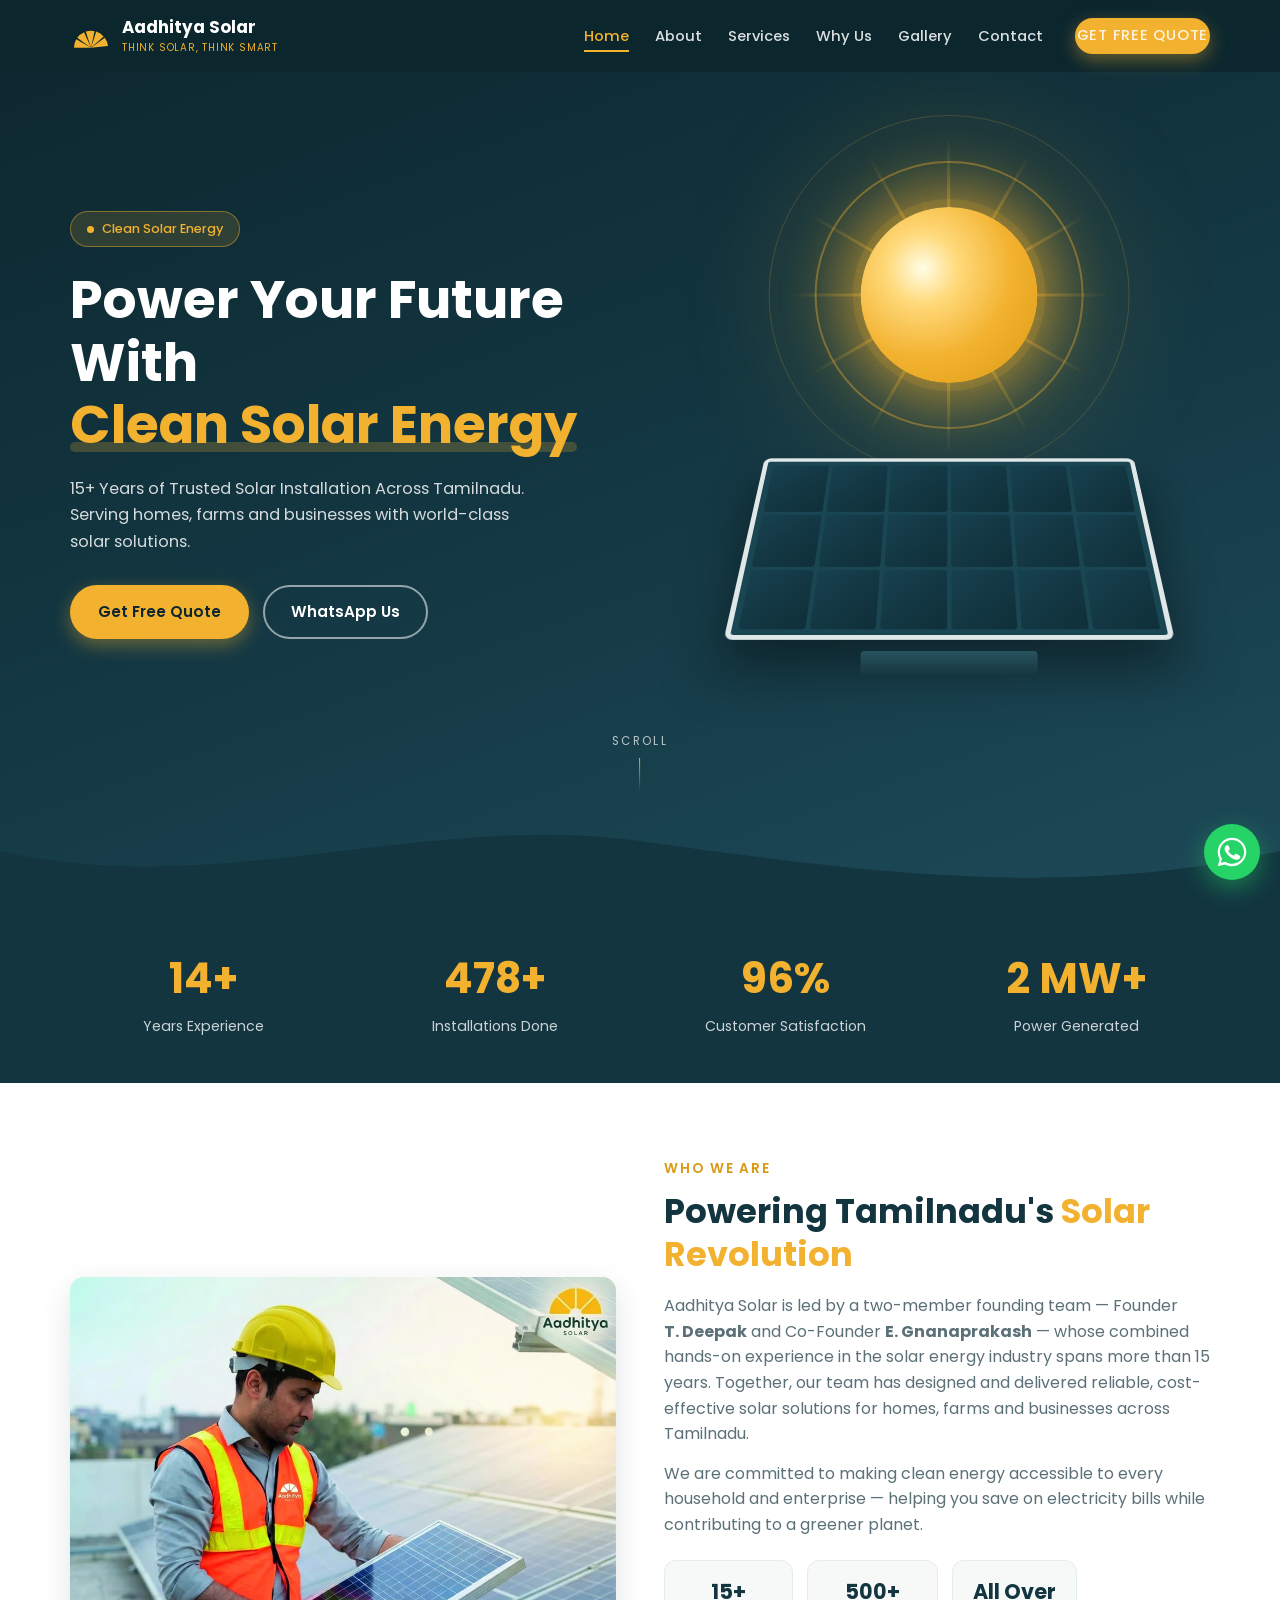
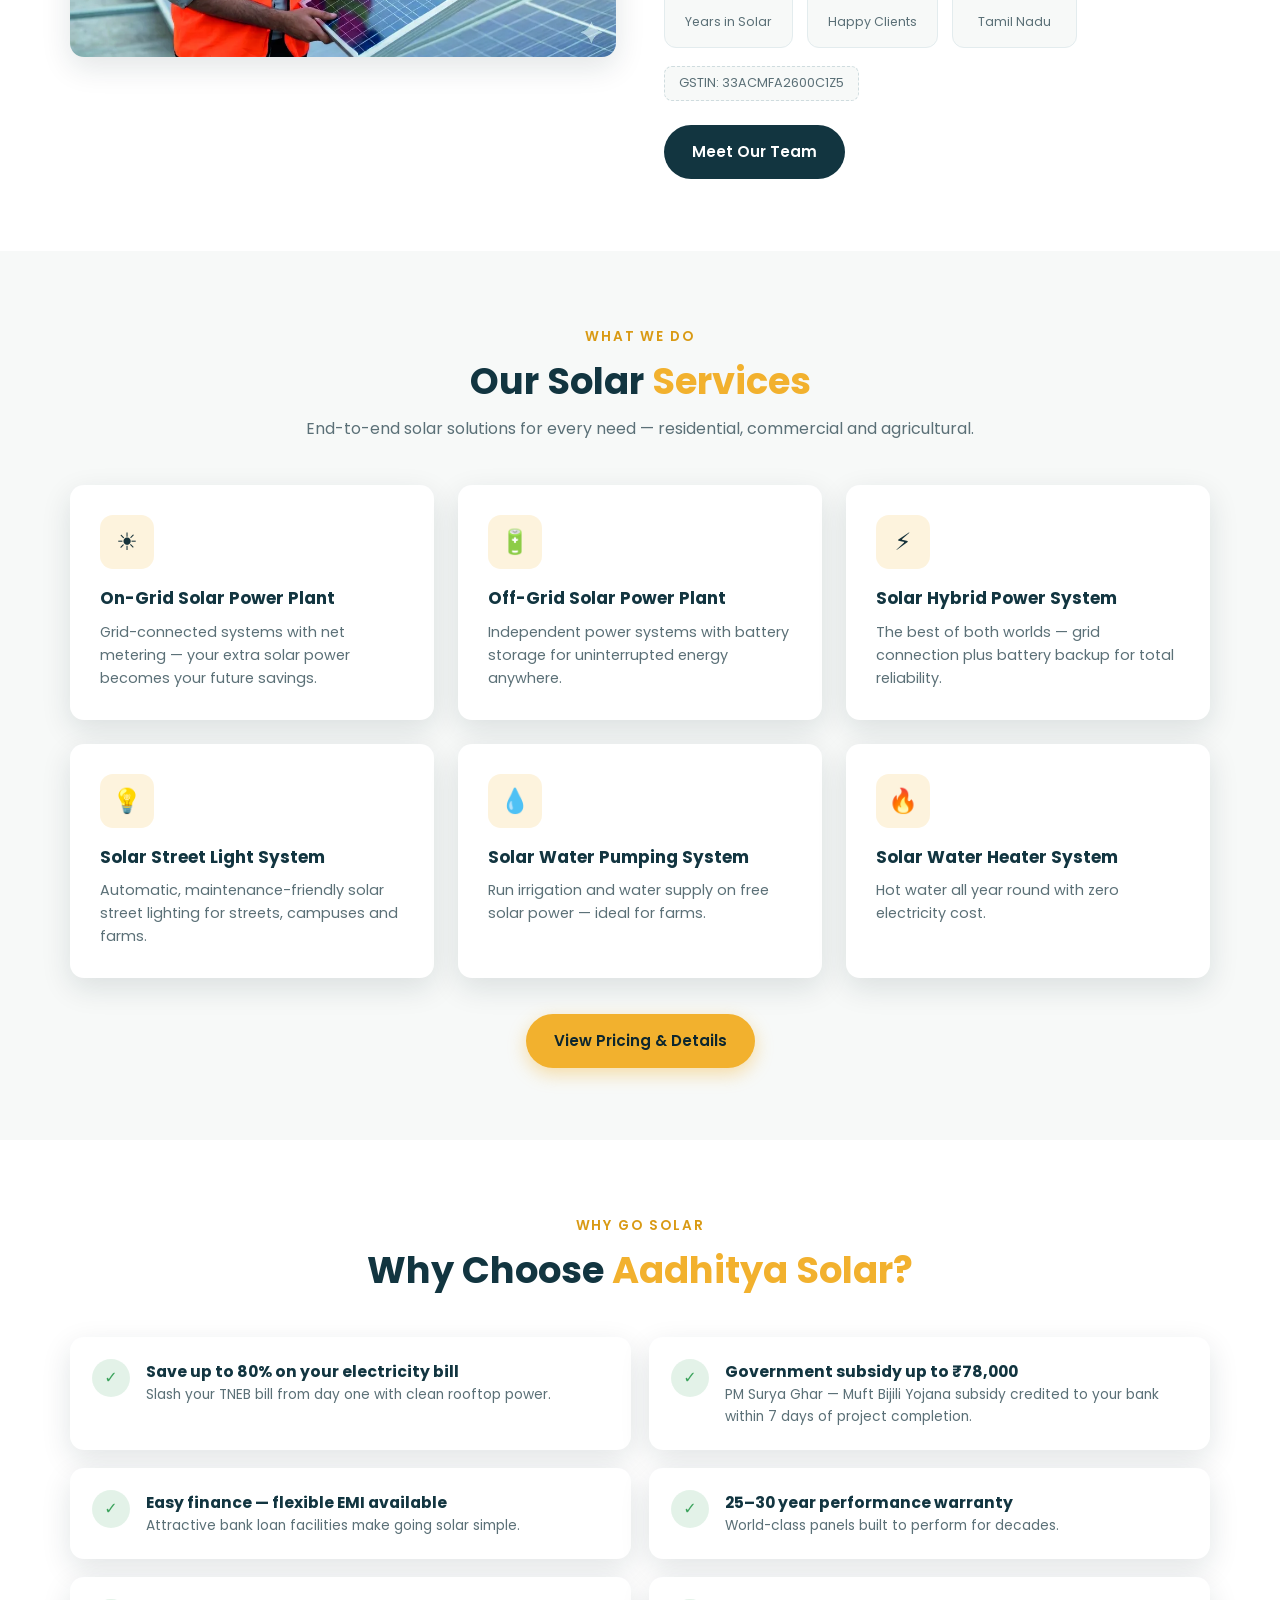
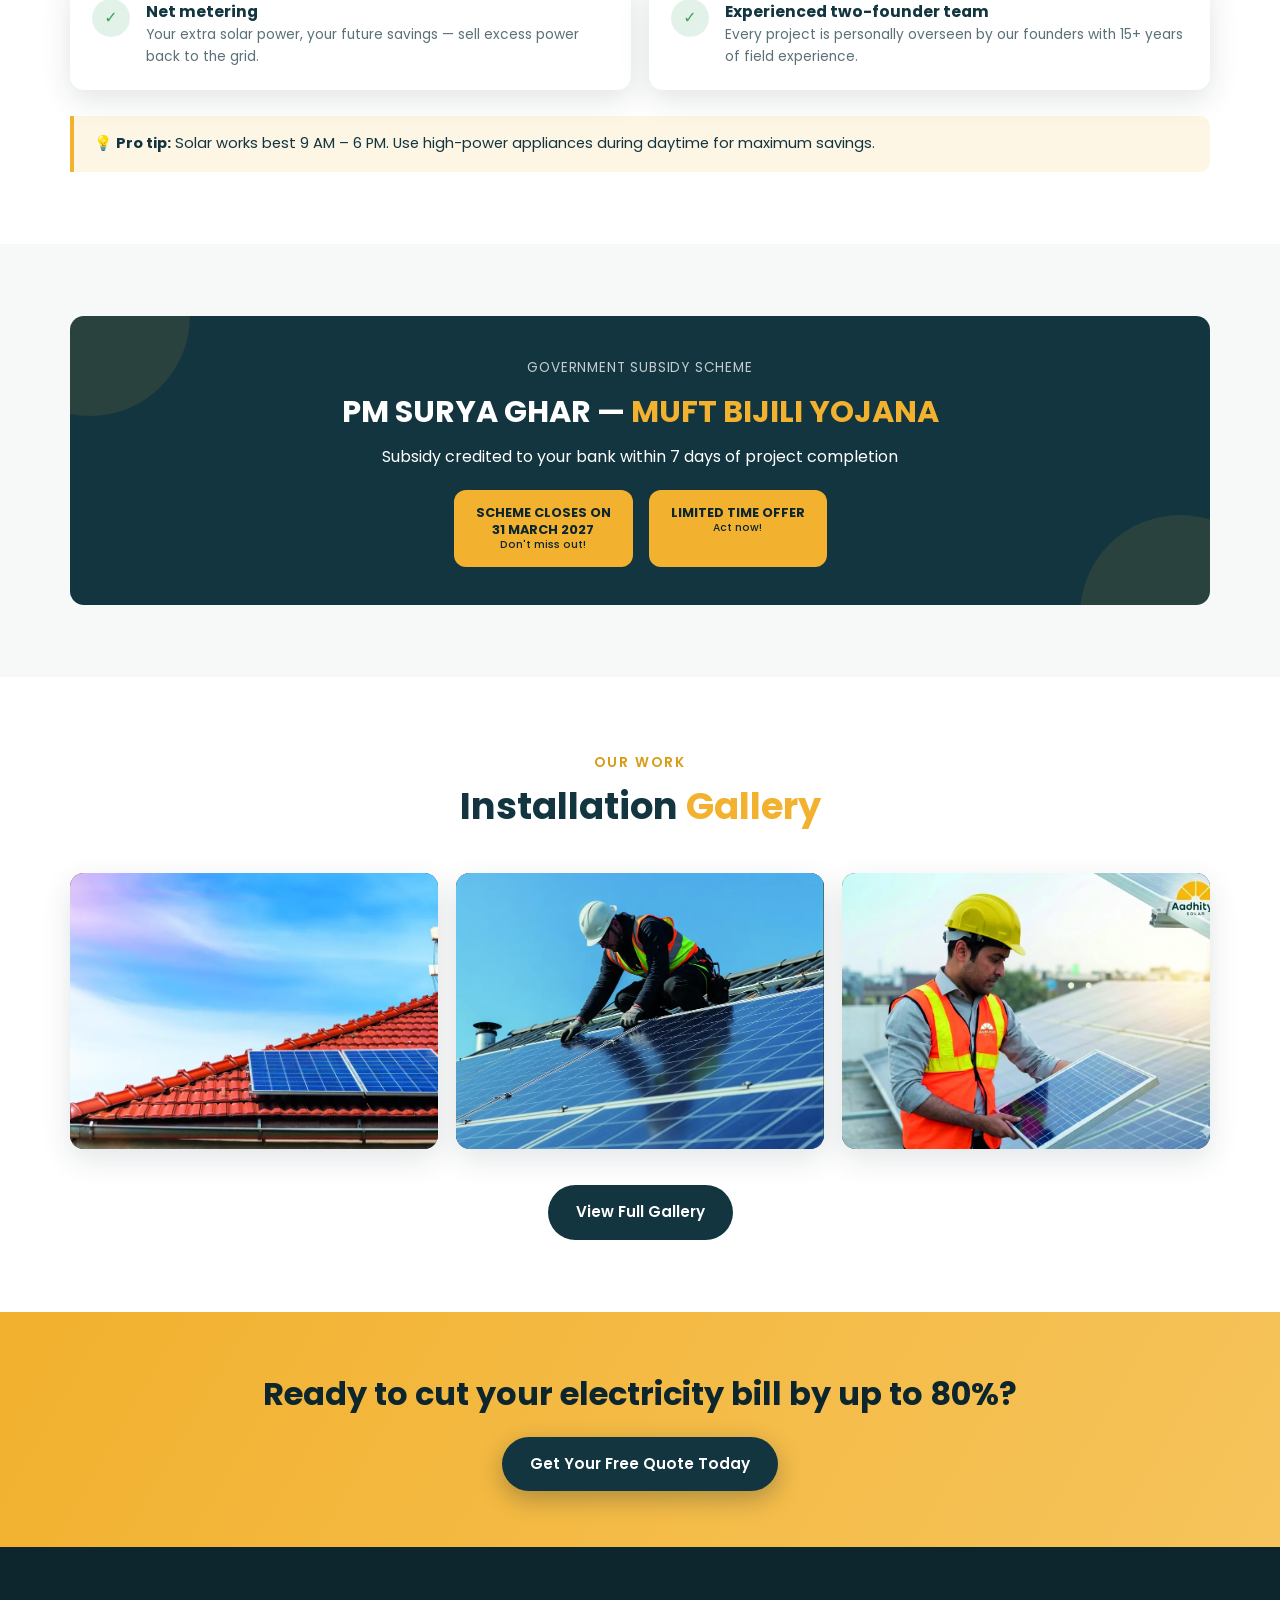
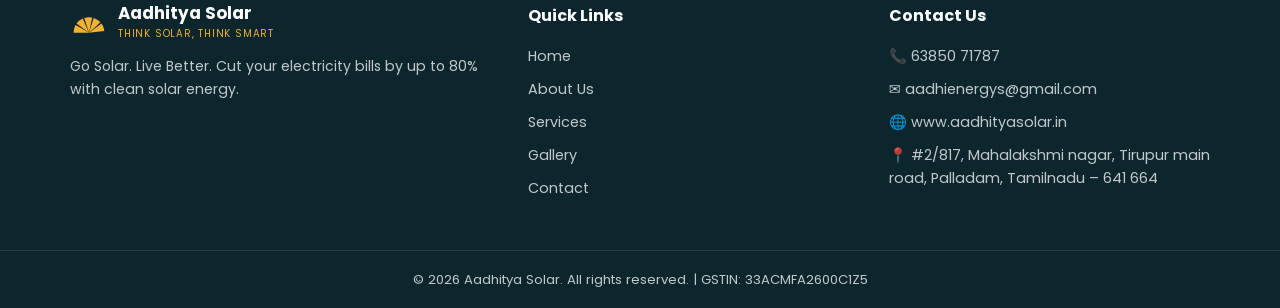
==== commit fbae8fb6: "first commit" ====
--- a/index.html
+++ b/index.html
@@ -41,7 +41,7 @@
 <section class="hero" id="hero">
   <div class="container hero-inner">
     <div class="hero-text">
-      <span class="hero-badge"><span class="dot"></span> Clean Solar Energy Since 2009</span>
+      <span class="hero-badge"><span class="dot"></span> Clean Solar Energy</span>
       <h1>Power Your Future With <span class="hl">Clean Solar Energy</span></h1>
       <p class="lead">15+ Years of Trusted Solar Installation Across Tamilnadu. Serving homes, farms and businesses with world-class solar solutions.</p>
       <div class="hero-actions">
@@ -51,6 +51,7 @@
     </div>
     <div class="hero-scene" aria-hidden="true">
       <div class="sun-rays"><span></span><span></span><span></span><span></span><span></span><span></span></div>
+      <div class="sun-rays sun-rays-2"><span></span><span></span><span></span></div>
       <div class="sun"></div>
       <div class="beam"></div><div class="beam"></div><div class="beam"></div>
       <div class="spark"></div><div class="spark"></div><div class="spark"></div><div class="spark"></div>
@@ -86,7 +87,7 @@
       <div class="about-badges">
         <div class="badge-stat"><b>15+</b><span>Years in Solar</span></div>
         <div class="badge-stat"><b>500+</b><span>Happy Clients</span></div>
-        <div class="badge-stat"><b>6</b><span>Districts Covered</span></div>
+        <div class="badge-stat"><b>All Over</b><span>Tamil Nadu</span></div>
       </div>
       <span class="gstin">GSTIN: 33ACMFA2600C1Z5</span>
       <div style="margin-top:24px"><a href="about.html" class="btn btn-teal">Meet Our Team</a></div>
--- a/assets/css/style.css
+++ b/assets/css/style.css
@@ -52,13 +52,13 @@
 .brand{display:flex;align-items:center;gap:10px;color:var(--white)}
 .brand svg{width:42px;height:42px;flex:none}
 .brand .name{font-weight:700;font-size:1.05rem;line-height:1.1}
-.brand .tag{display:block;font-size:.62rem;font-weight:400;letter-spacing:.08em;color:var(--amber);text-transform:uppercase}
+.brand .tag{display:block;font-size:.62rem;font-weight:400;letter-spacing:.08em;color:var(--amber);text-transform:uppercase;margin-top:6px}
 .nav-links{display:flex;align-items:center;gap:26px;list-style:none}
 .nav-links a{color:rgba(255,255,255,.85);font-size:.92rem;font-weight:500;position:relative;padding:4px 0}
 .nav-links a::after{content:"";position:absolute;left:0;bottom:-2px;width:0;height:2px;background:var(--amber);transition:width .25s}
 .nav-links a:hover::after,.nav-links a.active::after{width:100%}
 .nav-links a.active{color:var(--amber)}
-.nav-cta{margin-left:6px;padding:10px 20px;font-size:.88rem}
+.nav-cta{margin-left:6px;padding:9px 22px;font-size:.82rem;letter-spacing:.05em;text-transform:uppercase;white-space:nowrap}
 .nav-toggle{display:none;background:none;border:0;cursor:pointer;width:42px;height:42px;position:relative;z-index:102}
 .nav-toggle span{display:block;width:24px;height:2px;background:var(--white);margin:5px auto;transition:.3s}
 .nav-toggle.open span:nth-child(1){transform:translateY(7px) rotate(45deg)}
@@ -87,17 +87,27 @@
 /* Animated solar scene — pure CSS, scales on every screen */
 .hero-scene{position:relative;width:100%;max-width:520px;aspect-ratio:1/1;margin:0 auto;opacity:0;animation:sceneIn 1s .4s cubic-bezier(.22,.8,.3,1) forwards}
 @keyframes sceneIn{from{opacity:0;transform:translateY(30px) scale(.94)}to{opacity:1;transform:none}}
-.sun{position:absolute;top:8%;left:50%;transform:translateX(-50%);width:34%;aspect-ratio:1;border-radius:50%;background:radial-gradient(circle at 35% 35%,#ffd56b,var(--amber) 60%,var(--amber-dark));box-shadow:0 0 60px 18px rgba(242,177,46,.45),0 0 140px 50px rgba(242,177,46,.18);animation:sunFloat 6s ease-in-out infinite}
-@keyframes sunFloat{0%,100%{transform:translateX(-50%) translateY(0)}50%{transform:translateX(-50%) translateY(-4%)}}
-.sun-rays{position:absolute;top:8%;left:50%;width:34%;aspect-ratio:1;transform:translateX(-50%);animation:spin 26s linear infinite}
-.sun-rays span{position:absolute;top:50%;left:50%;width:185%;height:3px;background:linear-gradient(90deg,transparent 28%,rgba(242,177,46,.55) 46%,transparent 58%,transparent 70%,rgba(242,177,46,.55) 86%,transparent 100%);transform-origin:center}
+.sun{position:absolute;top:8%;left:50%;transform:translateX(-50%);width:34%;aspect-ratio:1;border-radius:50%;background:radial-gradient(circle at 35% 35%,#fffde7 0%,#ffd97a 22%,var(--amber) 56%,var(--amber-dark) 100%);box-shadow:0 0 0 8px rgba(242,177,46,.12),0 0 55px 18px rgba(242,177,46,.55),0 0 130px 55px rgba(242,177,46,.22);animation:sunFloat 6s ease-in-out infinite,sunGlow 3s ease-in-out infinite}
+@keyframes sunFloat{0%,100%{transform:translateX(-50%) translateY(0)}50%{transform:translateX(-50%) translateY(-5%)}}
+@keyframes sunGlow{0%,100%{box-shadow:0 0 0 8px rgba(242,177,46,.12),0 0 55px 18px rgba(242,177,46,.55),0 0 130px 55px rgba(242,177,46,.22)}50%{box-shadow:0 0 0 16px rgba(242,177,46,.22),0 0 85px 32px rgba(242,177,46,.78),0 0 175px 75px rgba(242,177,46,.35)}}
+.sun::before{content:"";position:absolute;inset:-26%;border-radius:50%;border:2px solid rgba(242,177,46,.38);animation:ringPulse 3s ease-in-out infinite}
+.sun::after{content:"";position:absolute;inset:-52%;border-radius:50%;border:1.5px solid rgba(242,177,46,.2);animation:ringPulse 3s ease-in-out infinite .7s}
+@keyframes ringPulse{0%,100%{transform:scale(1);opacity:.55}50%{transform:scale(1.07);opacity:1}}
+.sun-rays{position:absolute;top:8%;left:50%;width:34%;aspect-ratio:1;transform:translateX(-50%);animation:spinCW 22s linear infinite}
+.sun-rays span{position:absolute;top:50%;left:50%;width:215%;height:3px;background:linear-gradient(90deg,transparent 8%,rgba(242,177,46,.5) 36%,rgba(255,224,80,.85) 50%,rgba(242,177,46,.5) 64%,transparent 92%);transform-origin:center}
 .sun-rays span:nth-child(1){transform:translate(-50%,-50%) rotate(0deg)}
 .sun-rays span:nth-child(2){transform:translate(-50%,-50%) rotate(30deg)}
 .sun-rays span:nth-child(3){transform:translate(-50%,-50%) rotate(60deg)}
 .sun-rays span:nth-child(4){transform:translate(-50%,-50%) rotate(90deg)}
 .sun-rays span:nth-child(5){transform:translate(-50%,-50%) rotate(120deg)}
 .sun-rays span:nth-child(6){transform:translate(-50%,-50%) rotate(150deg)}
-@keyframes spin{to{transform:translateX(-50%) rotate(360deg)}}
+@keyframes spinCW{to{transform:translateX(-50%) rotate(360deg)}}
+.sun-rays-2{position:absolute;top:8%;left:50%;width:34%;aspect-ratio:1;transform:translateX(-50%);animation:spinCCW 15s linear infinite}
+.sun-rays-2 span{position:absolute;top:50%;left:50%;width:175%;height:2px;background:linear-gradient(90deg,transparent 15%,rgba(242,177,46,.3) 40%,rgba(255,220,80,.55) 50%,rgba(242,177,46,.3) 60%,transparent 85%);transform-origin:center}
+.sun-rays-2 span:nth-child(1){transform:translate(-50%,-50%) rotate(15deg)}
+.sun-rays-2 span:nth-child(2){transform:translate(-50%,-50%) rotate(75deg)}
+.sun-rays-2 span:nth-child(3){transform:translate(-50%,-50%) rotate(135deg)}
+@keyframes spinCCW{to{transform:translateX(-50%) rotate(-360deg)}}
 .panel-board{position:absolute;left:50%;bottom:6%;transform:translateX(-50%) perspective(700px) rotateX(38deg);width:78%;aspect-ratio:16/9;background:var(--teal-700);border:5px solid #dfe7e9;border-radius:8px;box-shadow:0 30px 50px rgba(0,0,0,.4);display:grid;grid-template-columns:repeat(6,1fr);grid-template-rows:repeat(3,1fr);gap:4px;padding:6px}
 .panel-board i{background:linear-gradient(135deg,#17414e,#0f2f39);border-radius:3px;position:relative;overflow:hidden}
 .panel-board i::after{content:"";position:absolute;inset:0;background:linear-gradient(135deg,rgba(120,210,255,.0),rgba(120,210,255,.55) 50%,rgba(120,210,255,0));opacity:0;animation:cellGlow 5.4s infinite}
@@ -109,17 +119,17 @@
 .panel-board i:nth-child(6n+6)::after{animation-delay:1.5s}
 @keyframes cellGlow{0%,55%,100%{opacity:0}12%,30%{opacity:1}}
 .panel-stand{position:absolute;left:50%;bottom:2%;transform:translateX(-50%);width:34%;height:4.5%;background:linear-gradient(#27535f,#16363f);border-radius:4px}
-.beam{position:absolute;width:3px;border-radius:3px;background:linear-gradient(rgba(242,177,46,0),rgba(242,177,46,.85),rgba(242,177,46,0));top:30%;height:32%;opacity:0;animation:beamFall 2.7s ease-in infinite}
-.beam:nth-of-type(1){left:34%;animation-delay:0s}
-.beam:nth-of-type(2){left:50%;animation-delay:.9s}
-.beam:nth-of-type(3){left:66%;animation-delay:1.8s}
-@keyframes beamFall{0%{opacity:0;transform:translateY(-18%)}25%{opacity:1}60%{opacity:.9}100%{opacity:0;transform:translateY(55%)}}
-.spark{position:absolute;width:7px;height:7px;border-radius:50%;background:var(--amber);box-shadow:0 0 10px 3px rgba(242,177,46,.7);opacity:0;animation:sparkUp 4.6s ease-in-out infinite}
-.spark:nth-of-type(4){left:16%;bottom:24%;animation-delay:.4s}
-.spark:nth-of-type(5){left:84%;bottom:30%;animation-delay:1.6s}
-.spark:nth-of-type(6){left:24%;bottom:48%;animation-delay:2.6s;width:5px;height:5px}
-.spark:nth-of-type(7){left:78%;bottom:55%;animation-delay:3.4s;width:5px;height:5px}
-@keyframes sparkUp{0%{opacity:0;transform:translateY(0) scale(.6)}18%{opacity:1}100%{opacity:0;transform:translateY(-90px) scale(1.15)}}
+.beam{position:absolute;width:4px;border-radius:4px;background:linear-gradient(rgba(242,177,46,0),rgba(255,210,60,.95) 50%,rgba(242,177,46,0));top:28%;height:34%;opacity:0;filter:blur(.5px);animation:beamFall 2.8s ease-in infinite}
+.beam:nth-child(4){left:32%;animation-delay:0s}
+.beam:nth-child(5){left:50%;animation-delay:.93s}
+.beam:nth-child(6){left:68%;animation-delay:1.86s}
+@keyframes beamFall{0%{opacity:0;transform:translateY(-18%)}20%{opacity:.9}65%{opacity:.8}100%{opacity:0;transform:translateY(60%)}}
+.spark{position:absolute;width:7px;height:7px;border-radius:50%;background:radial-gradient(circle,#fffde7,var(--amber));box-shadow:0 0 12px 4px rgba(242,177,46,.85);opacity:0;animation:sparkUp 4.6s ease-in-out infinite}
+.spark:nth-child(7){left:16%;bottom:24%;animation-delay:.4s}
+.spark:nth-child(8){left:84%;bottom:30%;animation-delay:1.6s}
+.spark:nth-child(9){left:24%;bottom:48%;animation-delay:2.6s;width:5px;height:5px}
+.spark:nth-child(10){left:78%;bottom:55%;animation-delay:3.4s;width:5px;height:5px}
+@keyframes sparkUp{0%{opacity:0;transform:translateY(0) scale(.6)}15%{opacity:1}85%{opacity:.7}100%{opacity:0;transform:translateY(-95px) scale(1.2)}}
 .hero-wave{position:absolute;left:0;right:0;bottom:-1px;z-index:4;line-height:0}
 .hero-wave svg{width:100%;height:90px;display:block}
 .scroll-hint{position:absolute;bottom:108px;left:50%;transform:translateX(-50%);z-index:6;color:rgba(255,255,255,.7);font-size:.72rem;letter-spacing:.2em;text-transform:uppercase;text-align:center}
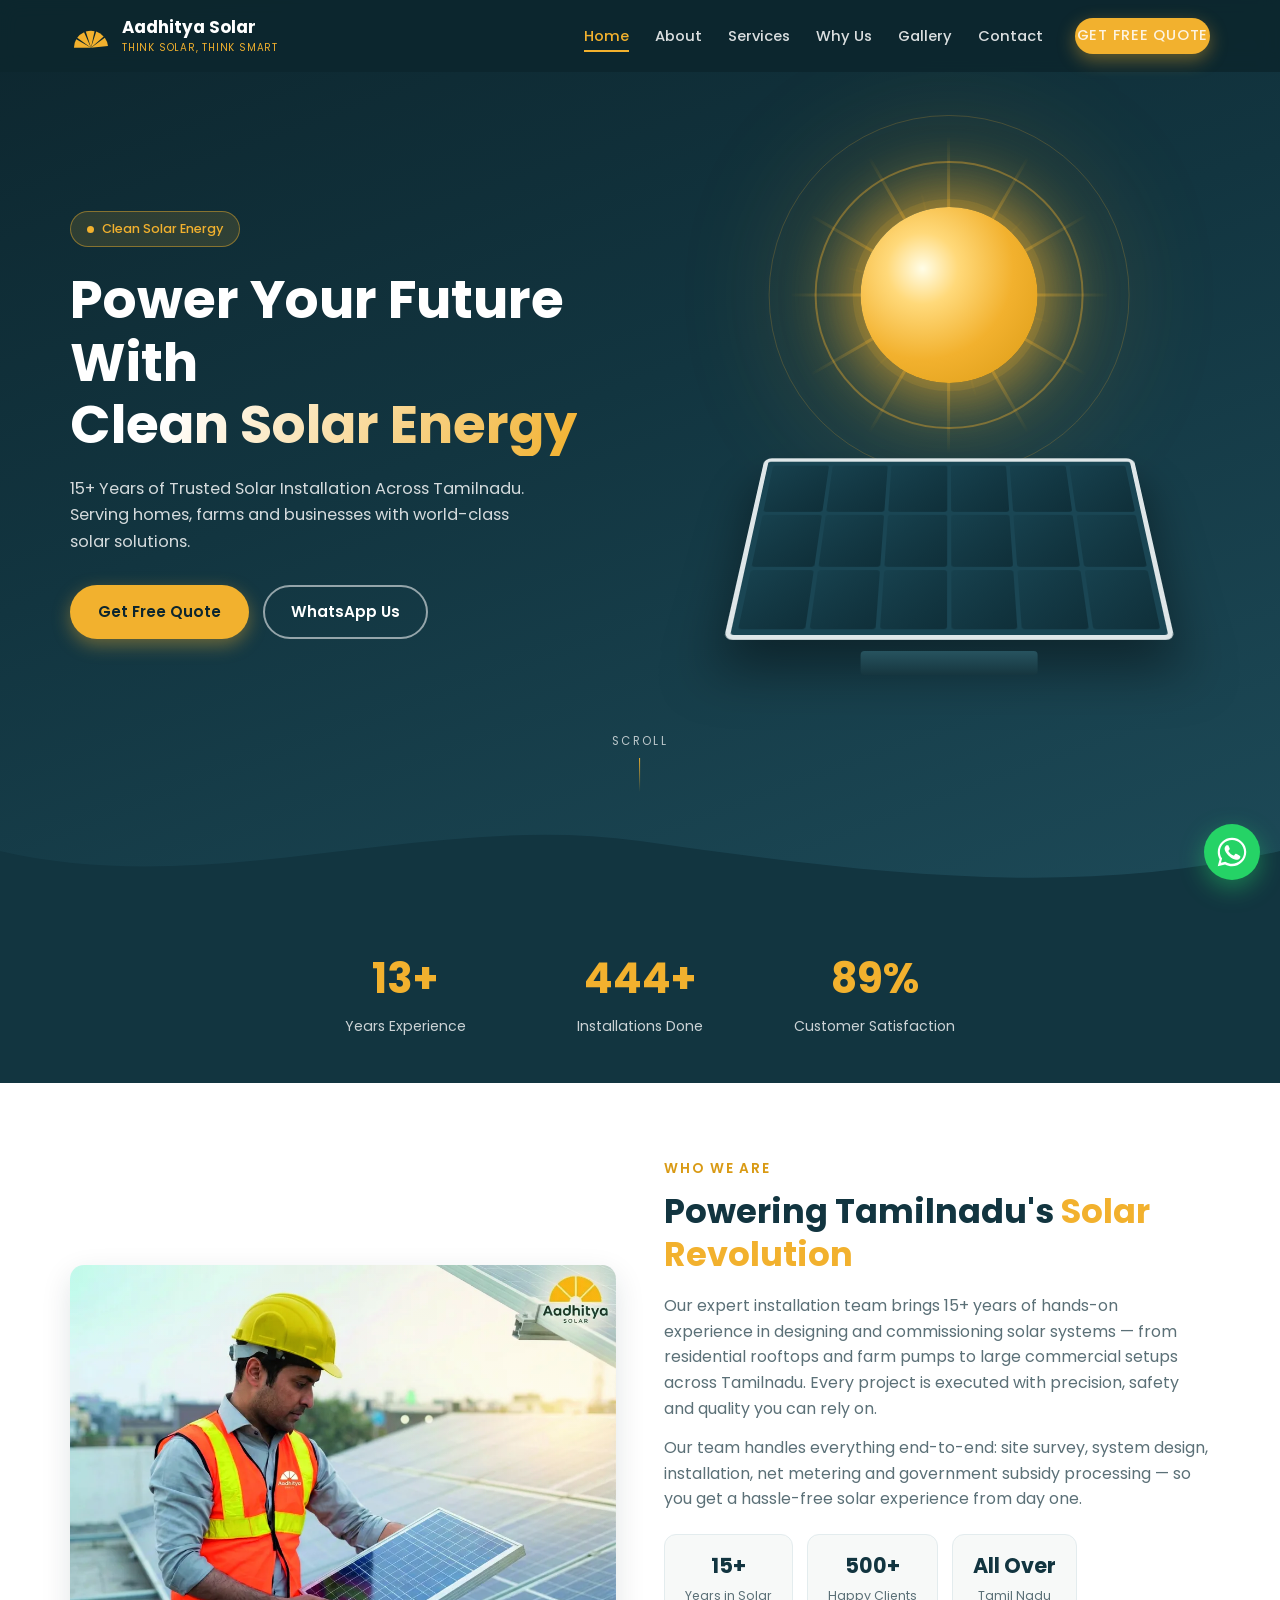
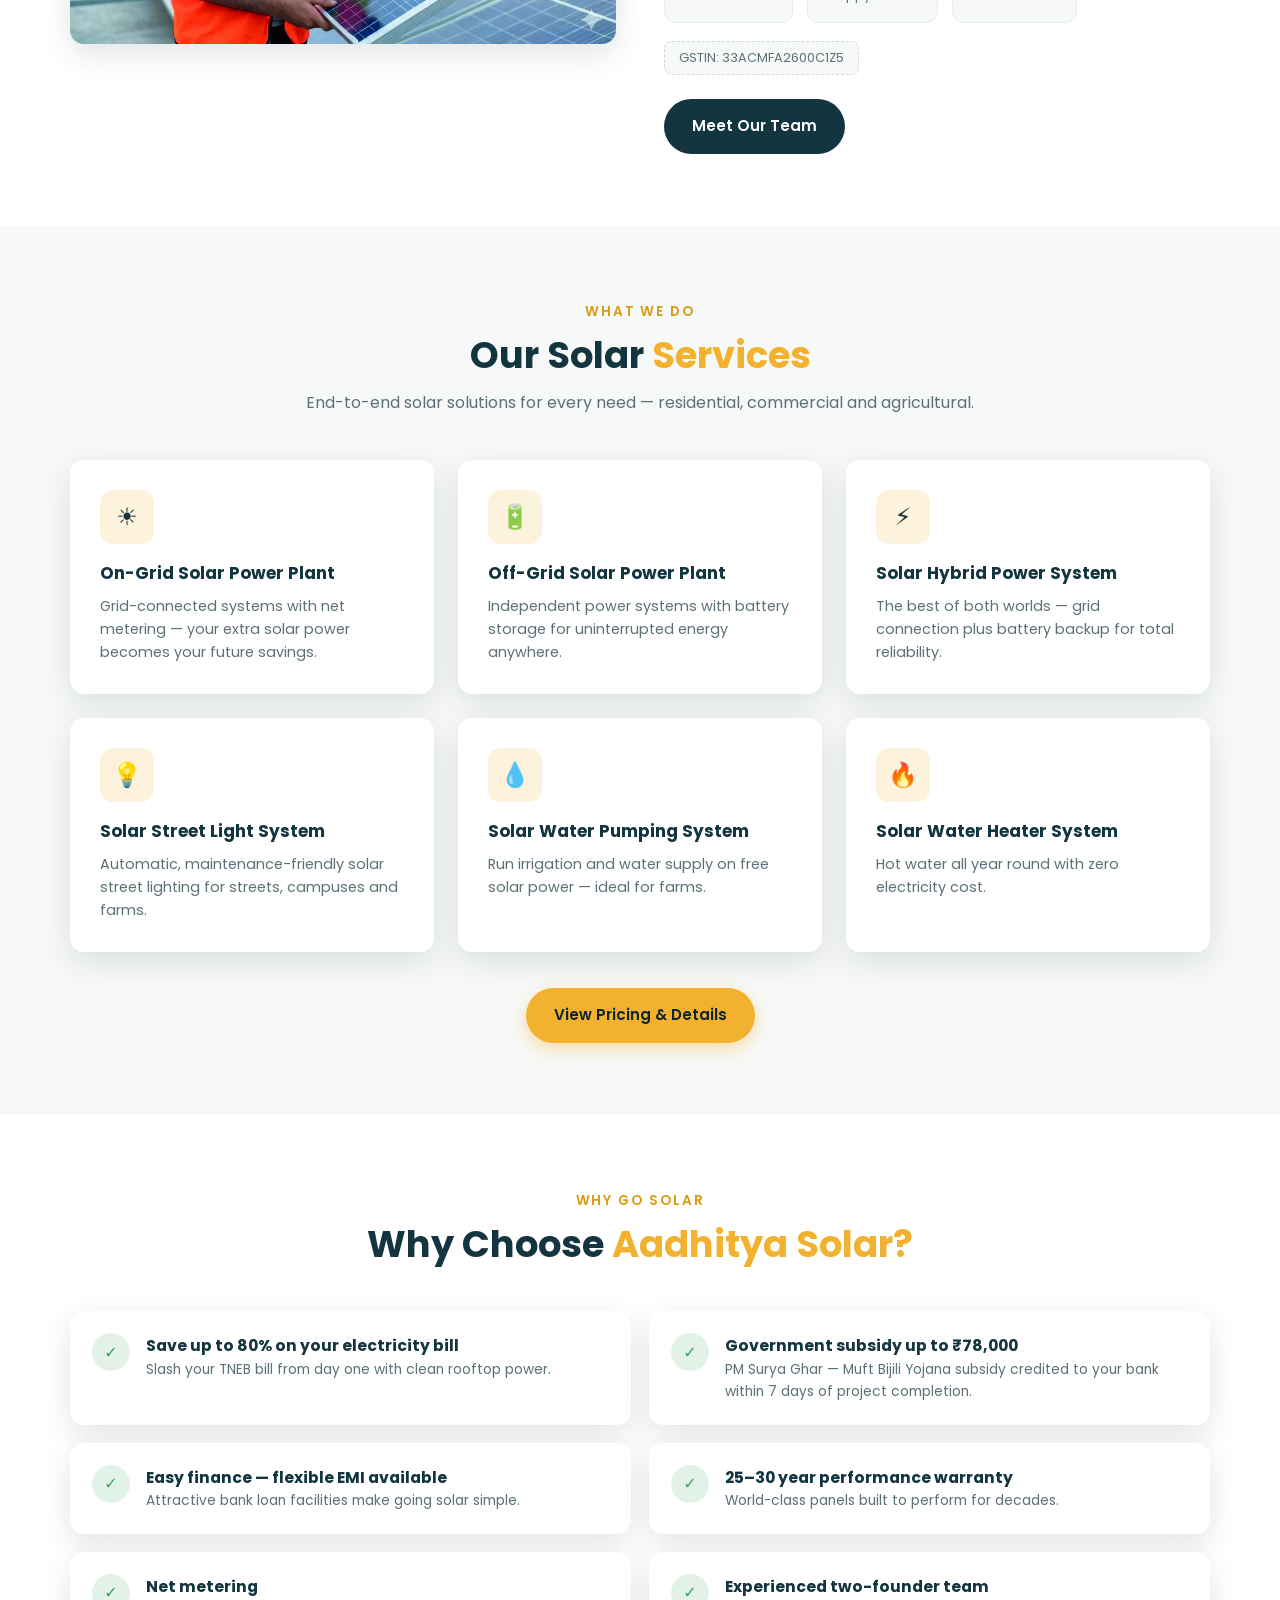
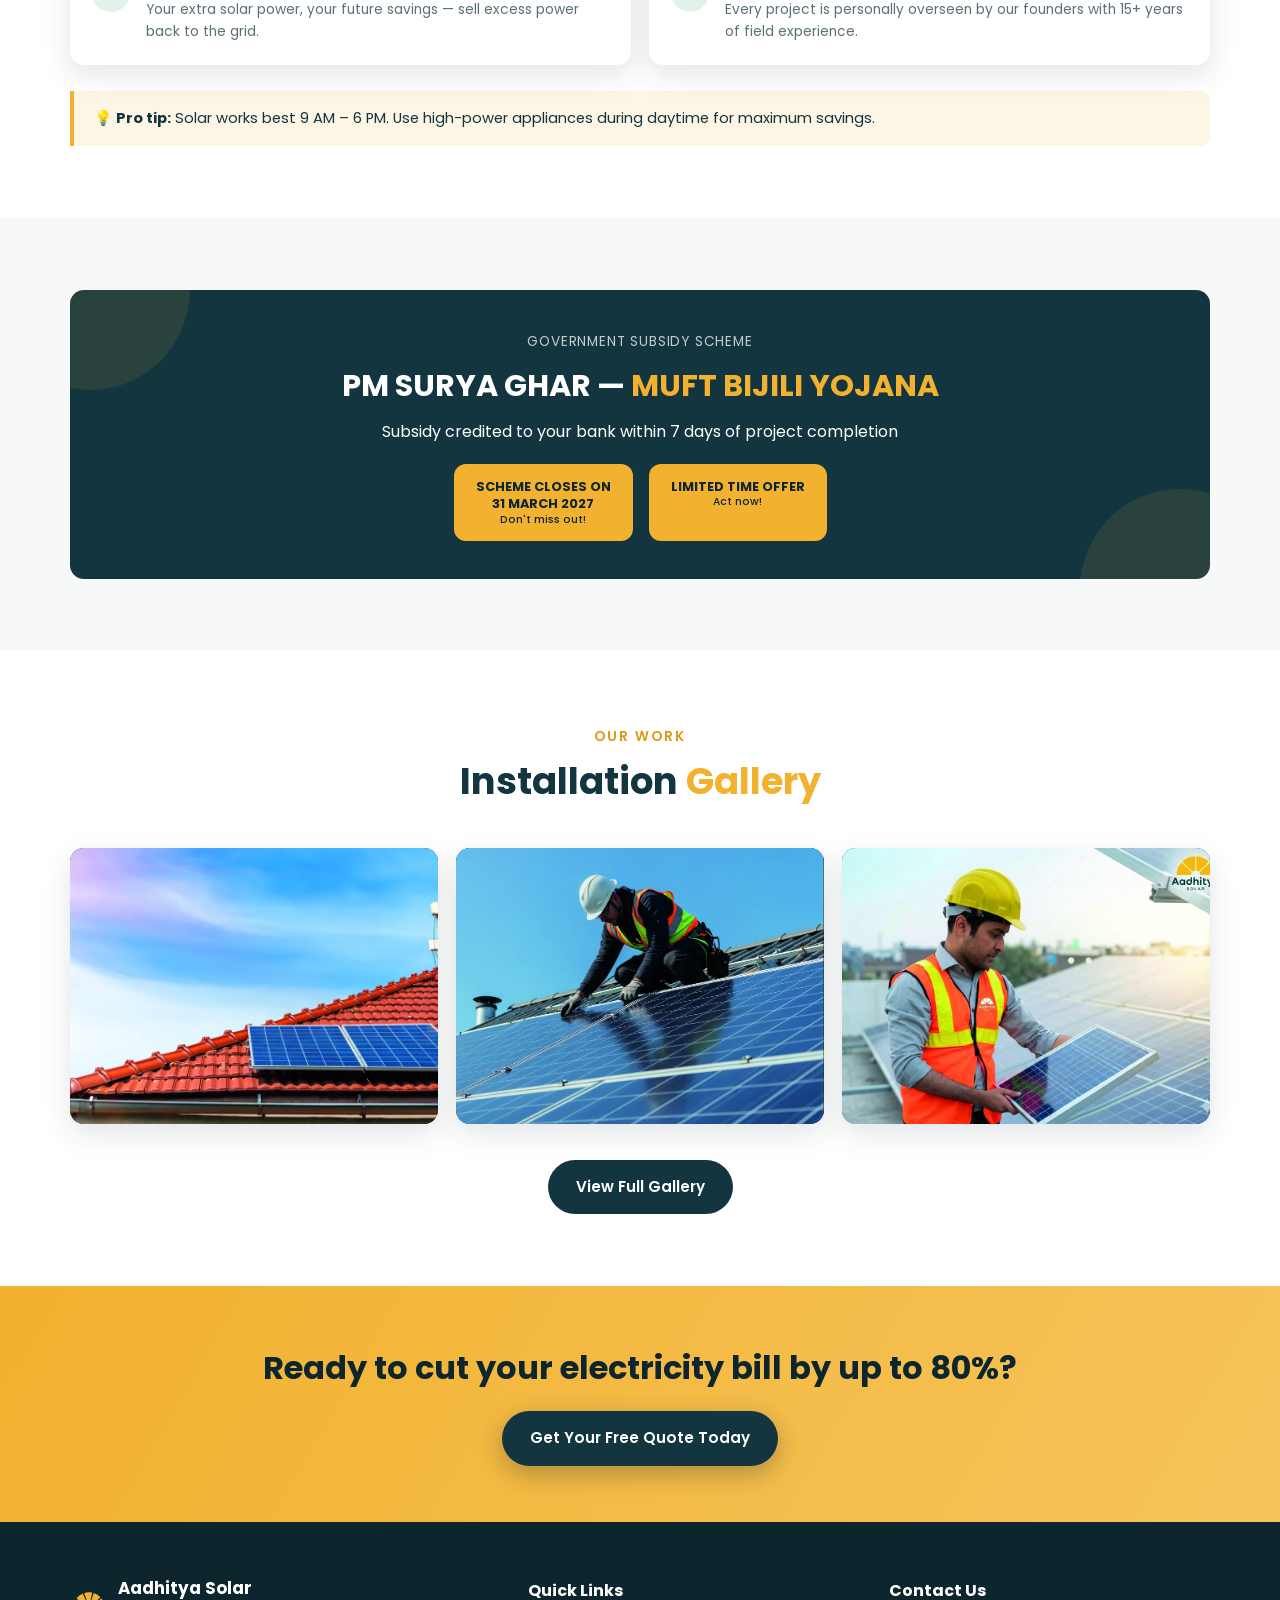
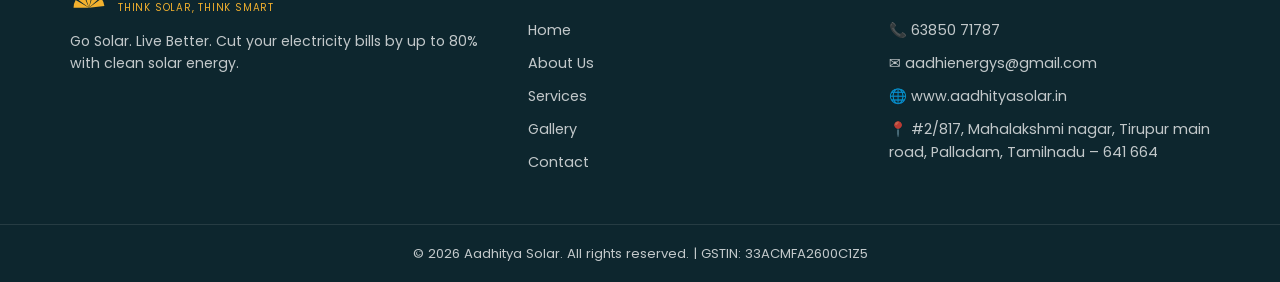
==== commit a8cb13f8: "UI improvements: mobile nav fix, hero accent, map link, name/stats cleanup - Fix mobile hamburger me" ====
--- a/index.html
+++ b/index.html
@@ -42,7 +42,7 @@
   <div class="container hero-inner">
     <div class="hero-text">
       <span class="hero-badge"><span class="dot"></span> Clean Solar Energy</span>
-      <h1>Power Your Future With <span class="hl">Clean Solar Energy</span></h1>
+      <h1>Power Your Future With <span class="hero-accent">Clean Solar Energy</span></h1>
       <p class="lead">15+ Years of Trusted Solar Installation Across Tamilnadu. Serving homes, farms and businesses with world-class solar solutions.</p>
       <div class="hero-actions">
         <a href="contact.html#enquiry" class="btn btn-amber">Get Free Quote</a>
@@ -69,7 +69,6 @@
     <div class="stat"><div class="num" data-count="15" data-suffix="+">0</div><div class="lbl">Years Experience</div></div>
     <div class="stat"><div class="num" data-count="500" data-suffix="+">0</div><div class="lbl">Installations Done</div></div>
     <div class="stat"><div class="num" data-count="100" data-suffix="%">0</div><div class="lbl">Customer Satisfaction</div></div>
-    <div class="stat"><div class="num" data-count="2" data-suffix=" MW+">0</div><div class="lbl">Power Generated</div></div>
   </div>
 </section>
 
@@ -82,8 +81,8 @@
     <div class="about-copy reveal">
       <span class="eyebrow">Who We Are</span>
       <h2>Powering Tamilnadu's <span class="hl">Solar Revolution</span></h2>
-      <p>Aadhitya Solar is led by a two-member founding team — Founder <strong>T.&nbsp;Deepak</strong> and Co-Founder <strong>E.&nbsp;Gnanaprakash</strong> — whose combined hands-on experience in the solar energy industry spans more than 15 years. Together, our team has designed and delivered reliable, cost-effective solar solutions for homes, farms and businesses across Tamilnadu.</p>
-      <p>We are committed to making clean energy accessible to every household and enterprise — helping you save on electricity bills while contributing to a greener planet.</p>
+      <p>Our expert installation team brings 15+ years of hands-on experience in designing and commissioning solar systems — from residential rooftops and farm pumps to large commercial setups across Tamilnadu. Every project is executed with precision, safety and quality you can rely on.</p>
+      <p>Our team handles everything end-to-end: site survey, system design, installation, net metering and government subsidy processing — so you get a hassle-free solar experience from day one.</p>
       <div class="about-badges">
         <div class="badge-stat"><b>15+</b><span>Years in Solar</span></div>
         <div class="badge-stat"><b>500+</b><span>Happy Clients</span></div>
--- a/assets/css/style.css
+++ b/assets/css/style.css
@@ -72,9 +72,7 @@
 .hero-badge .dot{width:7px;height:7px;border-radius:50%;background:var(--amber);animation:blink 1.8s infinite}
 @keyframes blink{0%,100%{opacity:1}50%{opacity:.25}}
 .hero h1{color:var(--white);font-size:clamp(2rem,5vw,3.3rem);font-weight:700;line-height:1.18}
-.hero h1 .hl{color:var(--amber);position:relative;display:inline-block}
-.hero h1 .hl::after{content:"";position:absolute;left:0;bottom:4px;width:100%;height:10px;background:rgba(242,177,46,.22);border-radius:6px;z-index:-1;transform-origin:left;animation:underline 1.2s .9s both}
-@keyframes underline{from{transform:scaleX(0)}to{transform:scaleX(1)}}
+.hero h1 .hero-accent{background:linear-gradient(120deg,#ffffff 20%,var(--amber) 100%);-webkit-background-clip:text;-webkit-text-fill-color:transparent;background-clip:text;display:inline-block}
 .hero p.lead{color:rgba(255,255,255,.82);margin:20px 0 30px;font-size:1.02rem;max-width:480px}
 .hero-actions{display:flex;flex-wrap:wrap;gap:14px}
 .hero-text>*{opacity:0;animation:rise .8s cubic-bezier(.22,.8,.3,1) forwards}
@@ -138,7 +136,7 @@
 
 /* ---------- Stats ---------- */
 .stats{background:var(--teal-800);padding:46px 0}
-.stats-grid{display:grid;grid-template-columns:repeat(4,1fr);gap:24px;text-align:center}
+.stats-grid{display:grid;grid-template-columns:repeat(3,1fr);gap:24px;text-align:center;max-width:720px;margin-left:auto;margin-right:auto}
 .stat .num{font-size:clamp(1.8rem,3.6vw,2.6rem);font-weight:700;color:var(--amber)}
 .stat .lbl{color:rgba(255,255,255,.78);font-size:.88rem;margin-top:2px}
 
@@ -233,8 +231,16 @@
 form input,form select,form textarea{width:100%;padding:12px 14px;border:1.5px solid #dde7e9;border-radius:10px;font-family:inherit;font-size:.92rem;color:var(--ink);background:var(--white);transition:border .25s}
 form input:focus,form select:focus,form textarea:focus{outline:none;border-color:var(--amber)}
 form textarea{resize:vertical;min-height:100px}
-.map-embed{margin-top:40px;border-radius:var(--radius);overflow:hidden;box-shadow:var(--shadow)}
-.map-embed iframe{width:100%;height:340px;border:0;display:block}
+.map-link{display:block;margin-top:40px;border-radius:var(--radius);overflow:hidden;box-shadow:var(--shadow);text-decoration:none;transition:transform .25s,box-shadow .25s}
+.map-link:hover{transform:translateY(-4px);box-shadow:0 18px 40px rgba(13,38,46,.18)}
+.map-link-inner{display:flex;align-items:center;gap:20px;padding:28px 30px;background:var(--white);border:2px solid transparent;border-radius:var(--radius);transition:border-color .25s}
+.map-link:hover .map-link-inner{border-color:var(--amber)}
+.map-pin-icon{font-size:2.2rem;flex:none}
+.map-link-text{flex:1}
+.map-link-title{display:block;font-weight:700;font-size:1.05rem;color:var(--teal-800);margin-bottom:4px}
+.map-link-addr{display:block;font-size:.88rem;color:var(--muted);line-height:1.5}
+.map-link-btn{flex:none;background:var(--amber);color:var(--teal-900);font-weight:600;font-size:.85rem;padding:10px 20px;border-radius:50px;white-space:nowrap;transition:background .2s}
+.map-link:hover .map-link-btn{background:var(--amber-dark)}
 
 /* ---------- Page hero (inner pages) ---------- */
 .page-hero{background:linear-gradient(160deg,var(--teal-900),var(--teal-700));padding:150px 0 70px;text-align:center;color:#fff;position:relative;overflow:hidden}
@@ -279,11 +285,15 @@
 @media (max-width:680px){
   .section{padding:54px 0}
   .nav-toggle{display:block}
-  .nav-links{position:fixed;inset:0;background:rgba(13,38,46,.98);flex-direction:column;justify-content:center;gap:30px;transform:translateX(100%);transition:transform .35s ease;z-index:101}
+  .nav-links{position:fixed;top:0;left:0;width:100%;height:100%;background:#0d262e;flex-direction:column;justify-content:center;gap:30px;transform:translateX(100%);transition:transform .35s ease;z-index:101}
   .nav-links.open{transform:none}
+  .site-header.nav-open{backdrop-filter:none;-webkit-backdrop-filter:none;background:#0d262e}
   .nav-links a{font-size:1.15rem}
-  .stats-grid{grid-template-columns:repeat(2,1fr)}
+  .stats-grid{grid-template-columns:repeat(2,1fr);max-width:100%}
+  .stats-grid .stat:last-child{grid-column:1/-1}
   .grid-3,.why-grid,.founders,.gallery-grid{grid-template-columns:1fr}
+  .map-link-inner{flex-direction:column;text-align:center;gap:14px}
+  .map-link-btn{width:100%;text-align:center;padding:12px 20px}
   .ev{grid-template-columns:1fr;text-align:center;justify-items:center}
   .ev .facts{justify-content:center}
   .footer-grid{grid-template-columns:1fr}
